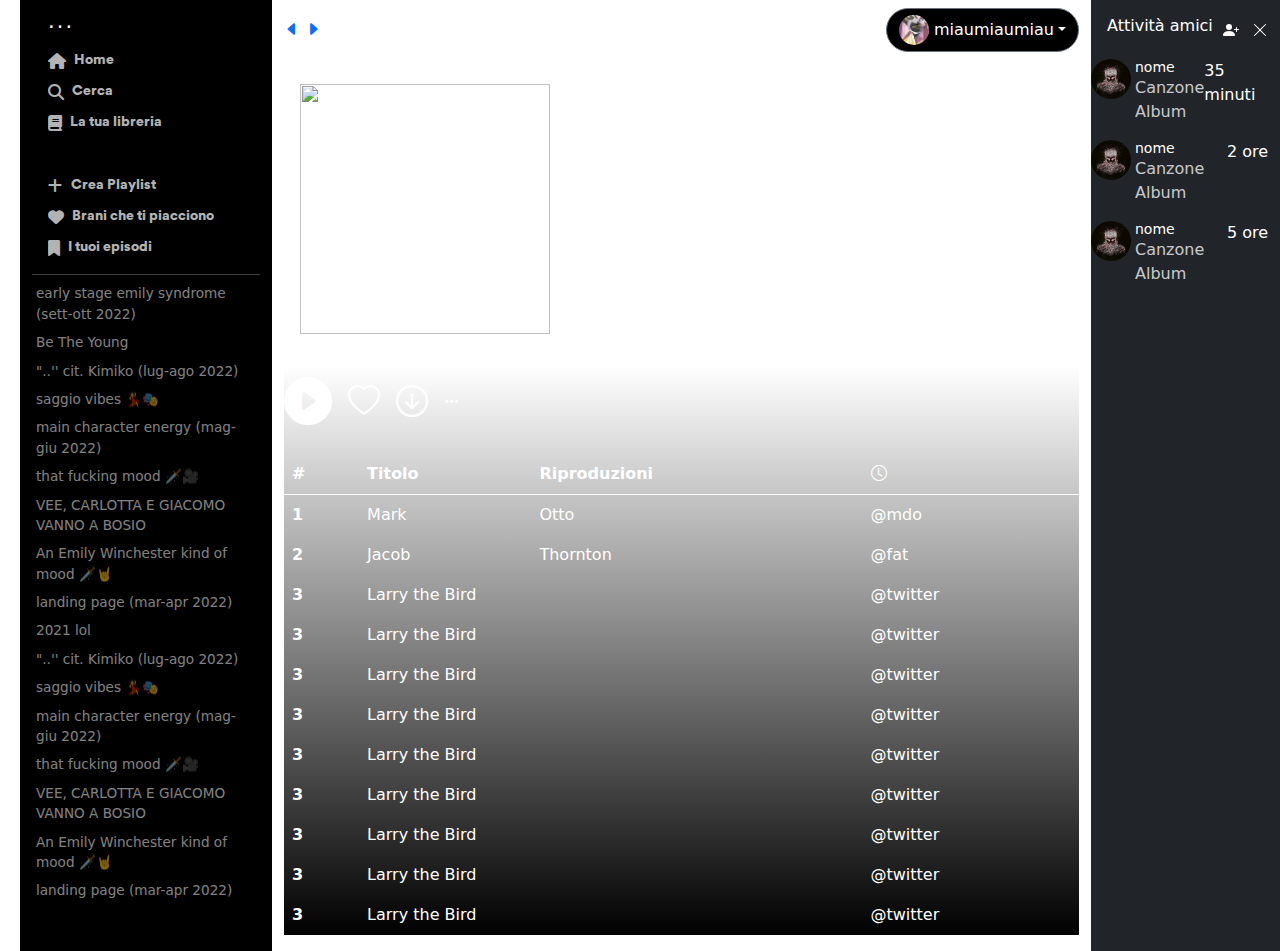
==== album-page.html @ 7c92c6a9 "Merge branch 'main' into Creation-of-fixed-button" ====
<!DOCTYPE html>
<html lang="en">
  <head>
    <meta charset="utf-8" />
    <meta name="viewport" content="width=device-width, initial-scale=1" />
    <title>Home page Spotify</title>
    <link
      href="https://cdn.jsdelivr.net/npm/bootstrap@5.3.3/dist/css/bootstrap.min.css"
      rel="stylesheet"
      integrity="sha384-QWTKZyjpPEjISv5WaRU9OFeRpok6YctnYmDr5pNlyT2bRjXh0JMhjY6hW+ALEwIH"
      crossorigin="anonymous"
    />
    <link
      rel="stylesheet"
      href="https://cdn.jsdelivr.net/npm/bootstrap-icons@1.11.3/font/bootstrap-icons.min.css"
    />


    <link
    rel="stylesheet"
    href="https://cdnjs.cloudflare.com/ajax/libs/font-awesome/6.6.0/css/all.min.css"
  />
    <link rel="stylesheet" href="./assets/css/album-page.css">


  </head>
  <style>
    .custom-transparent {
      background-color: transparent !important; /* Sfondo trasparente per l'intera tabella */
      border: none !important; /* Rimuovi i bordi della tabella */
      color: white !important; /* Cambia il colore del testo in bianco */
    }

    .custom-transparent thead th,
    .custom-transparent tbody td,
    .custom-transparent tbody th {
      background-color: transparent !important; /* Sfondo trasparente per celle di intestazione e corpo */
      border: none !important; /* Rimuovi i bordi dalle celle */
      color: white !important; /* Cambia il colore del testo in bianco */
    }

    .custom-transparent tbody tr {
      background-color: transparent !important; /* Sfondo trasparente per le righe */
    }
    .custom-transparent thead th {
      border-bottom: 1px solid white !important; /* Bordo bianco sotto la riga del titolo */
    }
  </style>
  <body class="text-white">
    <main>
      <div class="container-fluid">
        <div class="row p-0 p-md-0">

          <div class="col col-1 bg-black d-none d-md-block" style="width: 20%;">
            <!-- Main Navigation -->
            <div class="nav-section mt-0 p-3" >
              <div class="container-fluid text-white p-0" >
                <p class="m-0" id="dots">...</p>
                  <ul class="pt-2 mt-3" id="UlHome">
                    <li id="LiHome">
                      <i class="fas fa-home fs-6"></i> <!-- Icona Home -->
                      <span>Home</span>
                    </li>
                    <li id="LiHome">
                      <i class="fas fa-search fs-6"></i> <!-- Icona Cerca -->
                      <span>Cerca</span>
                    </li>
                    <li id="LiHome">
                      <i class="fas fa-book fs-6"></i> <!-- Icona Libreria -->
                      <span>La tua libreria</span>
                    </li>
                  </ul>
              </div>
            </div>

            <div class="p-3 pb-0">
              <ul class="text-white" id="UlHome">
                <li id="LiHome">
                  <i class="fas fa-plus fs-6"></i> <!-- Icona Home -->
                  <span>Crea Playlist</span>
                </li>
                <li id="LiHome">
                  <i class="fas fa-heart fs-6"></i> <!-- Icona Cerca -->
                  <span>Brani che ti piacciono</span>
                </li>
                <li id="LiHome">
                  <i class="fas fa-bookmark fs-6"></i> <!-- Icona Libreria -->
                  <span>I tuoi episodi</span>
                </li>
              </ul>

            </div>

            <hr class="text-white mb-0">
      
            <div class="playlist-section p-1">
              <ul class="list-unstyled">
                <li class="playlist-item py-1">early stage emily syndrome (sett-ott 2022)</li>
                <li class="playlist-item py-1">Be The Young</li>
                <li class="playlist-item py-1">"..'' cit. Kimiko (lug-ago 2022)</li>
                <li class="playlist-item py-1">saggio vibes 💃🎭</li>
                <li class="playlist-item py-1">main character energy (mag-giu 2022)</li>
                <li class="playlist-item py-1">that fucking mood 🗡️🎥</li>
                <li class="playlist-item py-1">VEE, CARLOTTA E GIACOMO VANNO A BOSIO</li>
                <li class="playlist-item py-1">An Emily Winchester kind of mood 🗡️🤘</li>
                <li class="playlist-item py-1">landing page (mar-apr 2022)</li>
                <li class="playlist-item py-1">2021 lol</li>
                
                <li class="playlist-item py-1">"..'' cit. Kimiko (lug-ago 2022)</li>
                <li class="playlist-item py-1">saggio vibes 💃🎭</li>
                <li class="playlist-item py-1">main character energy (mag-giu 2022)</li>
                <li class="playlist-item py-1">that fucking mood 🗡️🎥</li>
                <li class="playlist-item py-1">VEE, CARLOTTA E GIACOMO VANNO A BOSIO</li>
                <li class="playlist-item py-1">An Emily Winchester kind of mood 🗡️🤘</li>
                <li class="playlist-item py-1">landing page (mar-apr 2022)</li>
                <li class="playlist-item py-1">2021 lol</li>
                <li class="playlist-item py-1">"..'' cit. Kimiko (lug-ago 2022)</li>
                <li class="playlist-item py-1">saggio vibes 💃🎭</li>
                <li class="playlist-item py-1">main character energy (mag-giu 2022)</li>
                <li class="playlist-item py-1">that fucking mood 🗡️🎥</li>
                <li class="playlist-item py-1">VEE, CARLOTTA E GIACOMO VANNO A BOSIO</li>
                <li class="playlist-item py-1">An Emily Winchester kind of mood 🗡️🤘</li>
                <li class="playlist-item py-1">landing page (mar-apr 2022)</li>
                <li class="playlist-item py-1">2021 lol</li>
              </ul>
            </div>

          </div>
          <div class="col col-1 mt-2" style="width: 65%">
            <section>
              <!--freccette e dropdown utente-->
              <section
                class="d-flex justify-content-between align-items-center"
              >
                <div>
                  <a href="#"><i class="bi bi-caret-left-fill"></i></a>
                  <a href="#"><i class="bi bi-caret-right-fill"></i></a>
                </div>
                <div class="dropdown d-flex">
                  <button
                    class="btn btn-secondary rounded-5 bg-black"
                    type="button"
                    data-bs-toggle="dropdown"
                    aria-expanded="false"
                  >
                    <div class="d-flex align-items-center">
                      <img
                        src="./assets/imgs/profileimg/image-k7pAqHL.webp"
                        alt="profileimg"
                        style="width: 30px; height: 30px; margin-right: 5px"
                        class="rounded-5"
                      />
                      <p class="mb-0 dropdown dropdown-toggle">miaumiaumiau</p>
                    </div>
                  </button>
                  <ul class="dropdown-menu">
                    <li><a class="dropdown-item" href="#">Action</a></li>
                    <li>
                      <a class="dropdown-item" href="#">Another action</a>
                    </li>
                    <li>
                      <a class="dropdown-item" href="#">Something else here</a>
                    </li>
                  </ul>
                </div>
              </section>
              <!--sezione con immagine dell'album-->
              <section class="mt-3 h-auto d-flex align-items-center">
                <div id="containerino"></div>
                <div class="d-flex flex-column">
                  <p class="m-0 mt-5">album</p>
                  <h1>gioventù bruciata</h1>
                  <p class="mt-5">pinguini tattici nucleari</p>
                </div>
              </section>
            </section>
            <section
              style="
                background: linear-gradient(
                  to bottom,
                  rgba(255, 0, 0, 0) 0%,
                  rgb(0, 0, 0) 100%
                );
              "
            >
              <section class="my-3 d-flex align-items-center gap-3">
                <i class="bi bi-play-circle-fill" style="font-size: 3em"></i>
                <i class="bi bi-heart" style="font-size: 2em"></i>
                <i class="bi bi-arrow-down-circle" style="font-size: 2em"></i>
                <i class="bi bi-three-dots"></i>
              </section>
              <section>
                <table class="table custom-transparent">
                  <thead>
                    <tr>
                      <th scope="col">#</th>
                      <th scope="col">Titolo</th>
                      <th scope="col">Riproduzioni</th>
                      <th scope="col"><i class="bi bi-clock"></i></th>
                    </tr>
                  </thead>

                  <tbody>
                    <tr>
                      <th scope="row">1</th>
                      <td>Mark</td>
                      <td>Otto</td>
                      <td>@mdo</td>
                    </tr>
                    <tr>
                      <th scope="row">2</th>
                      <td>Jacob</td>
                      <td>Thornton</td>
                      <td>@fat</td>
                    </tr>
                    <tr>
                      <th scope="row">3</th>
                      <td colspan="2">Larry the Bird</td>
                      <td>@twitter</td>
                    </tr>
                    <tr>
                      <th scope="row">3</th>
                      <td colspan="2">Larry the Bird</td>
                      <td>@twitter</td>
                    </tr>
                    <tr>
                      <th scope="row">3</th>
                      <td colspan="2">Larry the Bird</td>
                      <td>@twitter</td>
                    </tr>
                    <tr>
                      <th scope="row">3</th>
                      <td colspan="2">Larry the Bird</td>
                      <td>@twitter</td>
                    </tr>
                    <tr>
                      <th scope="row">3</th>
                      <td colspan="2">Larry the Bird</td>
                      <td>@twitter</td>
                    </tr>
                    <tr>
                      <th scope="row">3</th>
                      <td colspan="2">Larry the Bird</td>
                      <td>@twitter</td>
                    </tr>
                    <tr>
                      <th scope="row">3</th>
                      <td colspan="2">Larry the Bird</td>
                      <td>@twitter</td>
                    </tr>
                    <tr>
                      <th scope="row">3</th>
                      <td colspan="2">Larry the Bird</td>
                      <td>@twitter</td>
                    </tr>
                    <tr>
                      <th scope="row">3</th>
                      <td colspan="2">Larry the Bird</td>
                      <td>@twitter</td>
                    </tr>
                  </tbody>
                </table>
              </section>
            </section>
          </div>
          <div class="col col-1 text-white ps-0 bg-dark  d-none d-md-block" style="width: 15%">

            <div class="d-flex justify-content-between" id="DivAttivitàAmici">
              <h6>Attività amici</h6>
              <div id="DivIcons" style="display: flex; align-items: center; justify-content: space-between; overflow: visible;">
                <svg id="SVG" xmlns="http://www.w3.org/2000/svg" width="16" height="16" fill="currentColor" class="bi bi-person-plus-fill" viewBox="0 0 16 16">
                  <path d="M1 14s-1 0-1-1 1-4 6-4 6 3 6 4-1 1-1 1zm5-6a3 3 0 1 0 0-6 3 3 0 0 0 0 6"/>
                  <path fill-rule="evenodd" d="M13.5 5a.5.5 0 0 1 .5.5V7h1.5a.5.5 0 0 1 0 1H14v1.5a.5.5 0 0 1-1 0V8h-1.5a.5.5 0 0 1 0-1H13V5.5a.5.5 0 0 1 .5-.5"/>
                </svg>
                
                <svg xmlns="http://www.w3.org/2000/svg" width="16" height="16" fill="currentColor" class="bi bi-x-lg" viewBox="0 0 16 16">
                  <path d="M2.146 2.854a.5.5 0 1 1 .708-.708L8 7.293l5.146-5.147a.5.5 0 0 1 .708.708L8.707 8l5.147 5.146a.5.5 0 0 1-.708.708L8 8.707l-5.146 5.147a.5.5 0 0 1-.708-.708L7.293 8z"/>
                </svg>
                
              </div>
            </div>
            <div class="d-flex justify-content-between mt-3">
              <div class="d-flex">
                <img
                  class="rounded-circle object-fit-cover"
                  src="./assets/imgs/main/image-1.jpg"
                  alt="profile picture"
                  style="width: 40px; height: 40px"
                />
                <div class="ms-1">
                  <h6 class="m-0 small">nome</h6>
                  <p class="m-0 small-text">
                    <a
                      href="./artista.html"
                      class="link-ligth link-underline-opacity-0 link-underline-light text-white opacity-75 link-underline-opacity-100-hover"
                      >Canzone</a
                    >
                  </p>
                  <p class="m-0 small-text">
                    <a
                      href="./album.html"
                      class="link-ligth link-underline-opacity-0 link-underline-light text-white opacity-75 link-underline-opacity-100-hover"
                      >Album</a
                    >
                  </p>
                </div>
              </div>
              <div>
                <p class="small-text">35 minuti</p>
              </div>
            </div>
            <div class="d-flex justify-content-between mt-3">
              <div class="d-flex">
                <img
                  class="rounded-circle object-fit-cover"
                  src="./assets/imgs/main/image-1.jpg"
                  alt="profile picture"
                  style="width: 40px; height: 40px"
                />
                <div class="ms-1">
                  <h6 class="m-0 small">nome</h6>
                  <p class="m-0 small-text">
                    <a
                      href="./artista.html"
                      class="link-ligth link-underline-opacity-0 link-underline-light text-white opacity-75 link-underline-opacity-100-hover"
                      >Canzone</a
                    >
                  </p>
                  <p class="m-0 small-text">
                    <a
                      href="./album.html"
                      class="link-ligth link-underline-opacity-0 link-underline-light text-white opacity-75 link-underline-opacity-100-hover"
                      >Album</a
                    >
                  </p>
                </div>
              </div>
              <div>
                <p class="small-text">2 ore</p>
              </div>
            </div>
            <div class="d-flex justify-content-between mt-3">
              <div class="d-flex">
                <img
                  class="rounded-circle object-fit-cover"
                  src="./assets/imgs/main/image-1.jpg"
                  alt="profile picture"
                  style="width: 40px; height: 40px"
                />
                <div class="ms-1">
                  <h6 class="m-0 small">nome</h6>
                  <p class="m-0 small-text">
                    <a
                      href="./artista.html"
                      class="link-ligth link-underline-opacity-0 link-underline-light text-white opacity-75 link-underline-opacity-100-hover"
                      >Canzone</a
                    >
                  </p>
                  <p class="m-0 small-text">
                    <a
                      href="./album.html"
                      class="link-ligth link-underline-opacity-0 link-underline-light text-white opacity-75 link-underline-opacity-100-hover"
                      >Album</a
                    >
                  </p>
                </div>
              </div>
              <div>
                <p class="small-text">5 ore</p>
              </div>
            </div>
          </div>
        </div>
      </div>


      <div id="StickyButtons" class="d-block d-lg-none text-white p-3" style="position: fixed; bottom: 0; width: 100%; text-align: center; background-color: rgba(0, 0, 0, 0.8); padding: 0; font-size: 10px;   font-family: 'Spotify Circular', sans-serif;">
        <div class="container-fluid">
          <div class="row justify-content-evenly align-items-center" style="margin: 0;">
            <!-- Primo bottone -->
            <div class="col-auto text-center">
              <button class="btn" style="background: none; border: none; color: white;">
                <i class="fas fa-home fs-4 opacity-75 " FixedText></i>
              </button>
              <p class="mt-1 mb-0 text-white" id="FixedText">Home</p>
            </div>
            <!-- Secondo bottone -->
            <div class="col-auto text-center">
              <button class="btn" style="background: none; border: none; color: white;">
                <i class="fas fa-search fs-4 opacity-75 " FixedText></i>
              </button>
              <p class="mt-1 mb-0 text-white" id="FixedText">Search</p>
            </div>
            <!-- Terzo bottone -->
            <div class="col-auto text-center">
              <button class="btn" style="background: none; border: none; color: white;">
                <i class="fas fa-book fs-4 opacity-75 " FixedText></i>
              </button>
              <p class="mt-1 mb-0 text-white" id="FixedText">La tua Libreria</p>
            </div>
          </div>
        </div>
      </div>
    </main>

    <script
      src="https://cdn.jsdelivr.net/npm/bootstrap@5.3.3/dist/js/bootstrap.bundle.min.js"
      integrity="sha384-YvpcrYf0tY3lHB60NNkmXc5s9fDVZLESaAA55NDzOxhy9GkcIdslK1eN7N6jIeHz"
      crossorigin="anonymous"
    ></script>
    <script src="./scripts/albnum-page.js"></script>
  </body>
</html>
---- assets/css/album-page.css ----
/*CSS PER LE COLONNE*/
@font-face {
    font-family: 'Spotify Circular'; /* Nome che userai nel CSS */
    src: url('./../fonts/CircularStd-Black.otf') format('opentype'); /* Percorso e formato del font */
    font-style: normal; /* Puoi specificare lo stile (normal, italic, etc.) */
  }
  
  /*SEZIONE COLONNA SINISTRA*/
  
  #ColLeft{
    padding-right: 0;
  }
  
  #dots {
  
    line-height: 0.5;
    display: flex !important;
    padding: 0 !important; /* Rimuove padding interno */
    margin: 0 !important;  /* Rimuove margini */
   box-sizing: border-box; /* Assicura che padding e bordo siano inclusi nelle dimensioni */
   font-size: 1.3em;
   letter-spacing: 0.1em;
  }
  
  
  #UlHome{
    font-family: 'Spotify Circular', sans-serif;
    list-style: none;
    padding: 0; 
    margin: 0; 
    font-size: 14px;
    opacity: 0.7;    
  }
  
  #LiHome{
    display: flex; 
    align-items: center; 
    gap: 8px; 
    margin-bottom: 10px;
    cursor: pointer;
  
  }
  
  .row{
    margin-left: 0.5em !important;
  }
  
  /* Contenitore della sezione scorrevole */
  .playlist-section {
    height: calc(100vh - 270px); /* Altezza dinamica: adatta il valore "300px" per le altre sezioni sopra */
    overflow-y: auto; /* Scroll verticale */
    padding-right: 5px; /* Aggiunge spazio per la scrollbar */
    padding-bottom: 0 !important;
    opacity: 0.5;
  }
  
  /* Stile per gli elementi della lista */
  .playlist-item {
    font-size: 0.85rem; /* Testo più piccolo */
    color: white; /* Colore grigio chiaro */
    cursor: pointer;
    transition: color 0.2s ease-in-out;
  }
  
  .playlist-item:hover {
    color: #fff; /* Colore bianco al passaggio del mouse */
  }
  
  /* Personalizzazione della scrollbar */
  .playlist-section::-webkit-scrollbar {
    width: 12px; /* Larghezza della scrollbar */
  }
  
  .playlist-section::-webkit-scrollbar-thumb {
    background-color: white; /* Colore verde */
    opacity: 0.9;
    border-radius: 0px; /* Arrotondamento per un look moderno */
  }
  
  .playlist-section::-webkit-scrollbar-track {
    background: #121212; /* Colore dello sfondo della scrollbar */
  }
  
  
  /*FINE SEZIONE COLONNA SINISTRA*/
  
  /********************************************************************************************************************************************/
  
  /*INIZIO COLONNA DESTRA*/
  #DivAttivitàAmici{
    padding-left: 1em;
    padding-top: 1em;
  
  }
  
  #SVG{
    margin-right: 0.8em;
  }
  
  .fa-user-plus{
    margin-left: 50px;
    opacity: 0.6;
  
  }
  
  .fa-times{
    opacity: 0.6;
  }
  
  #DivIcons{
    overflow: visible; /* Assicurati che l'icona sia visibile */
  
  }
  
  /*FINE COLONNA DESTRA*/
  



  /*CSS PER IL FIXED BUTTONS */
  
#StickyButtons{
  opacity: 0.9;
}

#FixedText{
  opacity: 0.3;
}
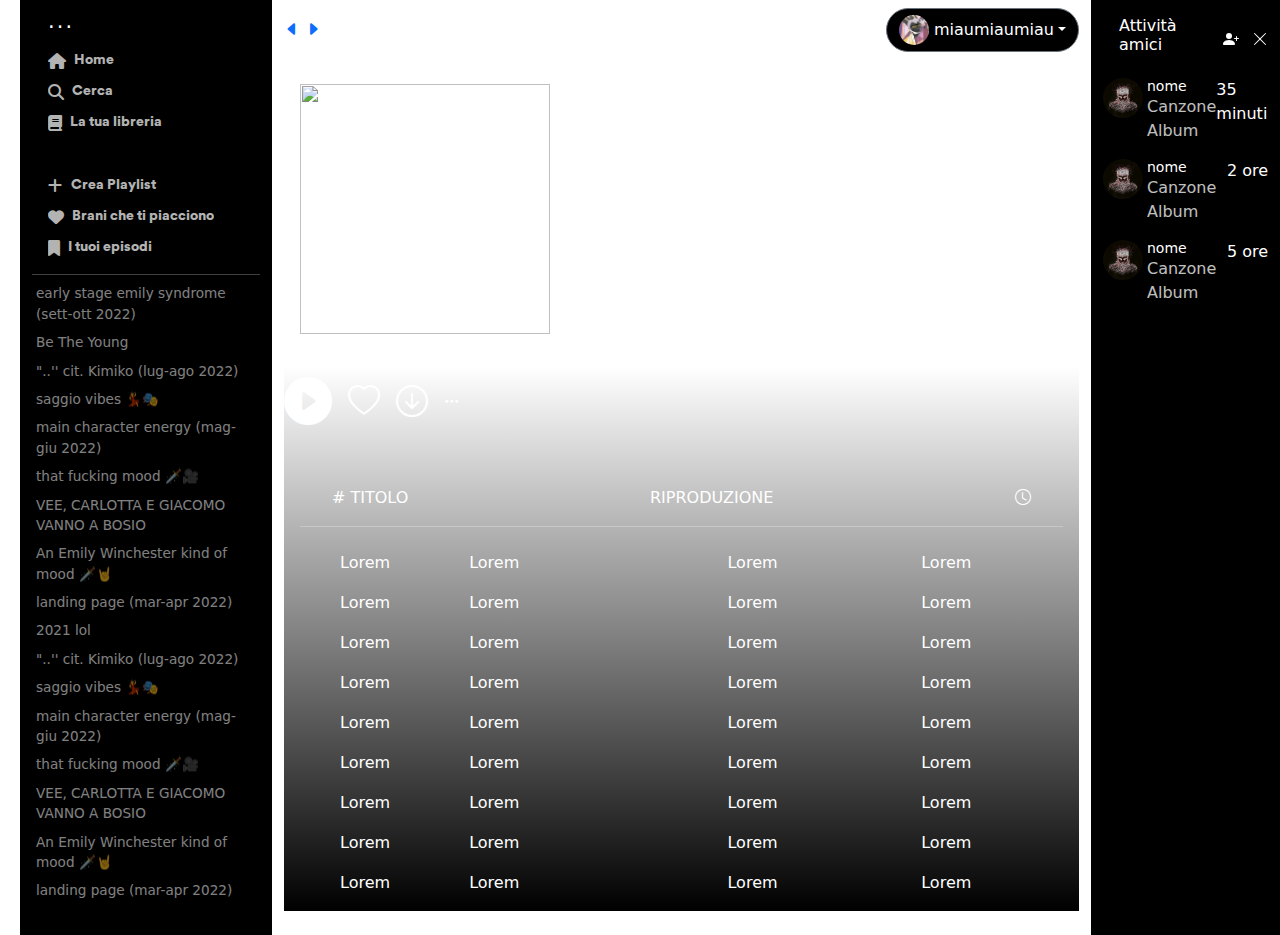
==== commit 4aff8867: "." ====
--- a/album-page.html
+++ b/album-page.html
@@ -15,14 +15,11 @@
       href="https://cdn.jsdelivr.net/npm/bootstrap-icons@1.11.3/font/bootstrap-icons.min.css"
     />
 
-
     <link
-    rel="stylesheet"
-    href="https://cdnjs.cloudflare.com/ajax/libs/font-awesome/6.6.0/css/all.min.css"
-  />
-    <link rel="stylesheet" href="./assets/css/album-page.css">
-
-
+      rel="stylesheet"
+      href="https://cdnjs.cloudflare.com/ajax/libs/font-awesome/6.6.0/css/all.min.css"
+    />
+    <link rel="stylesheet" href="./assets/css/album-page.css" />
   </head>
   <style>
     .custom-transparent {
@@ -49,82 +46,111 @@
   <body class="text-white">
     <main>
       <div class="container-fluid">
-        <div class="row p-0 p-md-0">
-
-          <div class="col col-1 bg-black d-none d-md-block" style="width: 20%;">
+        <div class="row">
+          <div class="col col-1 bg-black" style="width: 20%">
             <!-- Main Navigation -->
-            <div class="nav-section mt-0 p-3" >
-              <div class="container-fluid text-white p-0" >
+            <div class="nav-section mt-0 p-3">
+              <div class="container-fluid text-white p-0">
                 <p class="m-0" id="dots">...</p>
-                  <ul class="pt-2 mt-3" id="UlHome">
-                    <li id="LiHome">
-                      <i class="fas fa-home fs-6"></i> <!-- Icona Home -->
-                      <span>Home</span>
-                    </li>
-                    <li id="LiHome">
-                      <i class="fas fa-search fs-6"></i> <!-- Icona Cerca -->
-                      <span>Cerca</span>
-                    </li>
-                    <li id="LiHome">
-                      <i class="fas fa-book fs-6"></i> <!-- Icona Libreria -->
-                      <span>La tua libreria</span>
-                    </li>
-                  </ul>
+                <ul class="pt-2 mt-3" id="UlHome">
+                  <li id="LiHome">
+                    <i class="fas fa-home fs-6"></i>
+                    <!-- Icona Home -->
+                    <span>Home</span>
+                  </li>
+                  <li id="LiHome">
+                    <i class="fas fa-search fs-6"></i>
+                    <!-- Icona Cerca -->
+                    <span>Cerca</span>
+                  </li>
+                  <li id="LiHome">
+                    <i class="fas fa-book fs-6"></i>
+                    <!-- Icona Libreria -->
+                    <span>La tua libreria</span>
+                  </li>
+                </ul>
               </div>
             </div>
 
             <div class="p-3 pb-0">
               <ul class="text-white" id="UlHome">
                 <li id="LiHome">
-                  <i class="fas fa-plus fs-6"></i> <!-- Icona Home -->
+                  <i class="fas fa-plus fs-6"></i>
+                  <!-- Icona Home -->
                   <span>Crea Playlist</span>
                 </li>
                 <li id="LiHome">
-                  <i class="fas fa-heart fs-6"></i> <!-- Icona Cerca -->
+                  <i class="fas fa-heart fs-6"></i>
+                  <!-- Icona Cerca -->
                   <span>Brani che ti piacciono</span>
                 </li>
                 <li id="LiHome">
-                  <i class="fas fa-bookmark fs-6"></i> <!-- Icona Libreria -->
+                  <i class="fas fa-bookmark fs-6"></i>
+                  <!-- Icona Libreria -->
                   <span>I tuoi episodi</span>
                 </li>
               </ul>
-
-            </div>
-
-            <hr class="text-white mb-0">
-      
+            </div>
+
+            <hr class="text-white mb-0" />
+
             <div class="playlist-section p-1">
               <ul class="list-unstyled">
-                <li class="playlist-item py-1">early stage emily syndrome (sett-ott 2022)</li>
+                <li class="playlist-item py-1">
+                  early stage emily syndrome (sett-ott 2022)
+                </li>
                 <li class="playlist-item py-1">Be The Young</li>
-                <li class="playlist-item py-1">"..'' cit. Kimiko (lug-ago 2022)</li>
+                <li class="playlist-item py-1">
+                  "..'' cit. Kimiko (lug-ago 2022)
+                </li>
                 <li class="playlist-item py-1">saggio vibes 💃🎭</li>
-                <li class="playlist-item py-1">main character energy (mag-giu 2022)</li>
+                <li class="playlist-item py-1">
+                  main character energy (mag-giu 2022)
+                </li>
                 <li class="playlist-item py-1">that fucking mood 🗡️🎥</li>
-                <li class="playlist-item py-1">VEE, CARLOTTA E GIACOMO VANNO A BOSIO</li>
-                <li class="playlist-item py-1">An Emily Winchester kind of mood 🗡️🤘</li>
+                <li class="playlist-item py-1">
+                  VEE, CARLOTTA E GIACOMO VANNO A BOSIO
+                </li>
+                <li class="playlist-item py-1">
+                  An Emily Winchester kind of mood 🗡️🤘
+                </li>
                 <li class="playlist-item py-1">landing page (mar-apr 2022)</li>
                 <li class="playlist-item py-1">2021 lol</li>
-                
-                <li class="playlist-item py-1">"..'' cit. Kimiko (lug-ago 2022)</li>
+
+                <li class="playlist-item py-1">
+                  "..'' cit. Kimiko (lug-ago 2022)
+                </li>
                 <li class="playlist-item py-1">saggio vibes 💃🎭</li>
-                <li class="playlist-item py-1">main character energy (mag-giu 2022)</li>
+                <li class="playlist-item py-1">
+                  main character energy (mag-giu 2022)
+                </li>
                 <li class="playlist-item py-1">that fucking mood 🗡️🎥</li>
-                <li class="playlist-item py-1">VEE, CARLOTTA E GIACOMO VANNO A BOSIO</li>
-                <li class="playlist-item py-1">An Emily Winchester kind of mood 🗡️🤘</li>
+                <li class="playlist-item py-1">
+                  VEE, CARLOTTA E GIACOMO VANNO A BOSIO
+                </li>
+                <li class="playlist-item py-1">
+                  An Emily Winchester kind of mood 🗡️🤘
+                </li>
                 <li class="playlist-item py-1">landing page (mar-apr 2022)</li>
                 <li class="playlist-item py-1">2021 lol</li>
-                <li class="playlist-item py-1">"..'' cit. Kimiko (lug-ago 2022)</li>
+                <li class="playlist-item py-1">
+                  "..'' cit. Kimiko (lug-ago 2022)
+                </li>
                 <li class="playlist-item py-1">saggio vibes 💃🎭</li>
-                <li class="playlist-item py-1">main character energy (mag-giu 2022)</li>
+                <li class="playlist-item py-1">
+                  main character energy (mag-giu 2022)
+                </li>
                 <li class="playlist-item py-1">that fucking mood 🗡️🎥</li>
-                <li class="playlist-item py-1">VEE, CARLOTTA E GIACOMO VANNO A BOSIO</li>
-                <li class="playlist-item py-1">An Emily Winchester kind of mood 🗡️🤘</li>
+                <li class="playlist-item py-1">
+                  VEE, CARLOTTA E GIACOMO VANNO A BOSIO
+                </li>
+                <li class="playlist-item py-1">
+                  An Emily Winchester kind of mood 🗡️🤘
+                </li>
                 <li class="playlist-item py-1">landing page (mar-apr 2022)</li>
                 <li class="playlist-item py-1">2021 lol</li>
               </ul>
             </div>
-
           </div>
           <div class="col col-1 mt-2" style="width: 65%">
             <section>
@@ -190,7 +216,105 @@
                 <i class="bi bi-three-dots"></i>
               </section>
               <section>
-                <table class="table custom-transparent">
+                <div class="d-flex justify-content-between mt-5 mx-5">
+                  <p># TITOLO</p>
+                  <p>RIPRODUZIONE</p>
+                  <p><i class="bi bi-clock"></i></p>
+                </div>
+                <hr class="mx-3 mt-0" />
+                <div class="container-fluid m-4">
+                  <div class="row d-flex">
+                    <div class="col-2">
+                      <p>Lorem</p>
+                    </div>
+                    <div class="col-4">
+                      <p>Lorem</p>
+                    </div>
+                    <div class="col-3 d-flex"><p>Lorem</p></div>
+                    <div class="col-3 d-flex"><p>Lorem</p></div>
+                  </div>
+                  <div class="row d-flex">
+                    <div class="col-2">
+                      <p>Lorem</p>
+                    </div>
+                    <div class="col-4">
+                      <p>Lorem</p>
+                    </div>
+                    <div class="col-3 d-flex"><p>Lorem</p></div>
+                    <div class="col-3 d-flex"><p>Lorem</p></div>
+                  </div>
+                  <div class="row d-flex">
+                    <div class="col-2">
+                      <p>Lorem</p>
+                    </div>
+                    <div class="col-4">
+                      <p>Lorem</p>
+                    </div>
+                    <div class="col-3 d-flex"><p>Lorem</p></div>
+                    <div class="col-3 d-flex"><p>Lorem</p></div>
+                  </div>
+                  <div class="row d-flex">
+                    <div class="col-2">
+                      <p>Lorem</p>
+                    </div>
+                    <div class="col-4">
+                      <p>Lorem</p>
+                    </div>
+                    <div class="col-3 d-flex"><p>Lorem</p></div>
+                    <div class="col-3 d-flex"><p>Lorem</p></div>
+                  </div>
+                  <div class="row d-flex">
+                    <div class="col-2">
+                      <p>Lorem</p>
+                    </div>
+                    <div class="col-4">
+                      <p>Lorem</p>
+                    </div>
+                    <div class="col-3 d-flex"><p>Lorem</p></div>
+                    <div class="col-3 d-flex"><p>Lorem</p></div>
+                  </div>
+                  <div class="row d-flex">
+                    <div class="col-2">
+                      <p>Lorem</p>
+                    </div>
+                    <div class="col-4">
+                      <p>Lorem</p>
+                    </div>
+                    <div class="col-3 d-flex"><p>Lorem</p></div>
+                    <div class="col-3 d-flex"><p>Lorem</p></div>
+                  </div>
+                  <div class="row d-flex">
+                    <div class="col-2">
+                      <p>Lorem</p>
+                    </div>
+                    <div class="col-4">
+                      <p>Lorem</p>
+                    </div>
+                    <div class="col-3 d-flex"><p>Lorem</p></div>
+                    <div class="col-3 d-flex"><p>Lorem</p></div>
+                  </div>
+                  <div class="row d-flex">
+                    <div class="col-2">
+                      <p>Lorem</p>
+                    </div>
+                    <div class="col-4">
+                      <p>Lorem</p>
+                    </div>
+                    <div class="col-3 d-flex"><p>Lorem</p></div>
+                    <div class="col-3 d-flex"><p>Lorem</p></div>
+                  </div>
+                  <div class="row d-flex">
+                    <div class="col-2">
+                      <p>Lorem</p>
+                    </div>
+                    <div class="col-4">
+                      <p>Lorem</p>
+                    </div>
+                    <div class="col-3 d-flex"><p>Lorem</p></div>
+                    <div class="col-3 d-flex"><p>Lorem</p></div>
+                  </div>
+                </div>
+                <!-- <table class="table custom-transparent">
                   <thead>
                     <tr>
                       <th scope="col">#</th>
@@ -259,24 +383,52 @@
                       <td>@twitter</td>
                     </tr>
                   </tbody>
-                </table>
+                </table> -->
               </section>
             </section>
           </div>
-          <div class="col col-1 text-white ps-0 bg-dark  d-none d-md-block" style="width: 15%">
-
+          <div class="col col-1 bg-black" style="width: 15%">
             <div class="d-flex justify-content-between" id="DivAttivitàAmici">
               <h6>Attività amici</h6>
-              <div id="DivIcons" style="display: flex; align-items: center; justify-content: space-between; overflow: visible;">
-                <svg id="SVG" xmlns="http://www.w3.org/2000/svg" width="16" height="16" fill="currentColor" class="bi bi-person-plus-fill" viewBox="0 0 16 16">
-                  <path d="M1 14s-1 0-1-1 1-4 6-4 6 3 6 4-1 1-1 1zm5-6a3 3 0 1 0 0-6 3 3 0 0 0 0 6"/>
-                  <path fill-rule="evenodd" d="M13.5 5a.5.5 0 0 1 .5.5V7h1.5a.5.5 0 0 1 0 1H14v1.5a.5.5 0 0 1-1 0V8h-1.5a.5.5 0 0 1 0-1H13V5.5a.5.5 0 0 1 .5-.5"/>
+              <div
+                id="DivIcons"
+                style="
+                  display: flex;
+                  align-items: center;
+                  justify-content: space-between;
+                  overflow: visible;
+                "
+              >
+                <svg
+                  id="SVG"
+                  xmlns="http://www.w3.org/2000/svg"
+                  width="16"
+                  height="16"
+                  fill="currentColor"
+                  class="bi bi-person-plus-fill"
+                  viewBox="0 0 16 16"
+                >
+                  <path
+                    d="M1 14s-1 0-1-1 1-4 6-4 6 3 6 4-1 1-1 1zm5-6a3 3 0 1 0 0-6 3 3 0 0 0 0 6"
+                  />
+                  <path
+                    fill-rule="evenodd"
+                    d="M13.5 5a.5.5 0 0 1 .5.5V7h1.5a.5.5 0 0 1 0 1H14v1.5a.5.5 0 0 1-1 0V8h-1.5a.5.5 0 0 1 0-1H13V5.5a.5.5 0 0 1 .5-.5"
+                  />
                 </svg>
-                
-                <svg xmlns="http://www.w3.org/2000/svg" width="16" height="16" fill="currentColor" class="bi bi-x-lg" viewBox="0 0 16 16">
-                  <path d="M2.146 2.854a.5.5 0 1 1 .708-.708L8 7.293l5.146-5.147a.5.5 0 0 1 .708.708L8.707 8l5.147 5.146a.5.5 0 0 1-.708.708L8 8.707l-5.146 5.147a.5.5 0 0 1-.708-.708L7.293 8z"/>
+
+                <svg
+                  xmlns="http://www.w3.org/2000/svg"
+                  width="16"
+                  height="16"
+                  fill="currentColor"
+                  class="bi bi-x-lg"
+                  viewBox="0 0 16 16"
+                >
+                  <path
+                    d="M2.146 2.854a.5.5 0 1 1 .708-.708L8 7.293l5.146-5.147a.5.5 0 0 1 .708.708L8.707 8l5.147 5.146a.5.5 0 0 1-.708.708L8 8.707l-5.146 5.147a.5.5 0 0 1-.708-.708L7.293 8z"
+                  />
                 </svg>
-                
               </div>
             </div>
             <div class="d-flex justify-content-between mt-3">
@@ -372,35 +524,6 @@
           </div>
         </div>
       </div>
-
-
-      <div id="StickyButtons" class="d-block d-lg-none text-white p-3" style="position: fixed; bottom: 0; width: 100%; text-align: center; background-color: rgba(0, 0, 0, 0.8); padding: 0; font-size: 10px;   font-family: 'Spotify Circular', sans-serif;">
-        <div class="container-fluid">
-          <div class="row justify-content-evenly align-items-center" style="margin: 0;">
-            <!-- Primo bottone -->
-            <div class="col-auto text-center">
-              <button class="btn" style="background: none; border: none; color: white;">
-                <i class="fas fa-home fs-4 opacity-75 " FixedText></i>
-              </button>
-              <p class="mt-1 mb-0 text-white" id="FixedText">Home</p>
-            </div>
-            <!-- Secondo bottone -->
-            <div class="col-auto text-center">
-              <button class="btn" style="background: none; border: none; color: white;">
-                <i class="fas fa-search fs-4 opacity-75 " FixedText></i>
-              </button>
-              <p class="mt-1 mb-0 text-white" id="FixedText">Search</p>
-            </div>
-            <!-- Terzo bottone -->
-            <div class="col-auto text-center">
-              <button class="btn" style="background: none; border: none; color: white;">
-                <i class="fas fa-book fs-4 opacity-75 " FixedText></i>
-              </button>
-              <p class="mt-1 mb-0 text-white" id="FixedText">La tua Libreria</p>
-            </div>
-          </div>
-        </div>
-      </div>
     </main>
 
     <script
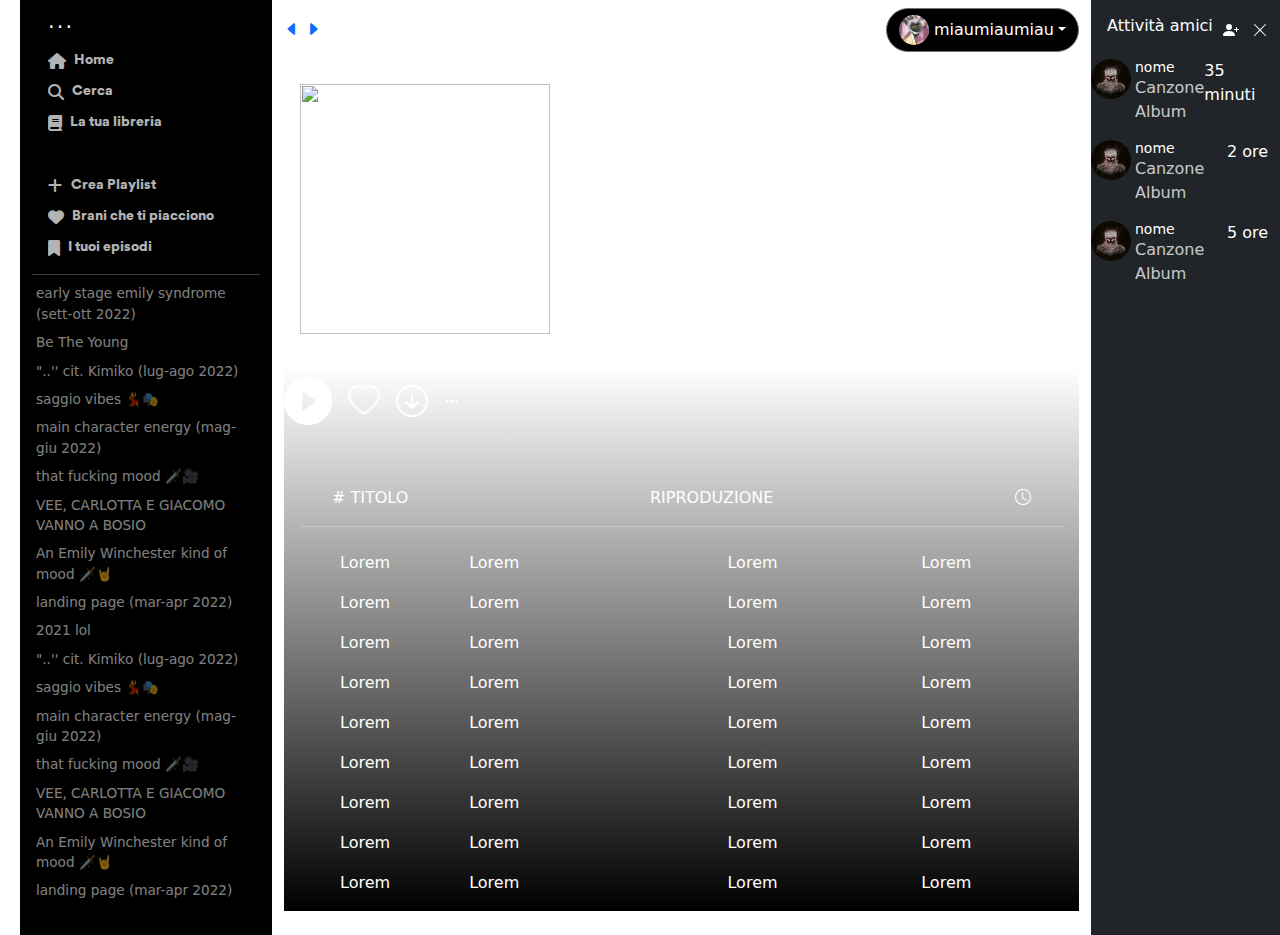
==== commit b9dcba1b: "Merge branch 'main' into miaumiau" ====
--- a/album-page.html
+++ b/album-page.html
@@ -1,320 +1,320 @@
 <!DOCTYPE html>
 <html lang="en">
-  <head>
-    <meta charset="utf-8" />
-    <meta name="viewport" content="width=device-width, initial-scale=1" />
-    <title>Home page Spotify</title>
-    <link
-      href="https://cdn.jsdelivr.net/npm/bootstrap@5.3.3/dist/css/bootstrap.min.css"
-      rel="stylesheet"
-      integrity="sha384-QWTKZyjpPEjISv5WaRU9OFeRpok6YctnYmDr5pNlyT2bRjXh0JMhjY6hW+ALEwIH"
-      crossorigin="anonymous"
-    />
-    <link
-      rel="stylesheet"
-      href="https://cdn.jsdelivr.net/npm/bootstrap-icons@1.11.3/font/bootstrap-icons.min.css"
-    />
-
-    <link
-      rel="stylesheet"
-      href="https://cdnjs.cloudflare.com/ajax/libs/font-awesome/6.6.0/css/all.min.css"
-    />
-    <link rel="stylesheet" href="./assets/css/album-page.css" />
-  </head>
-  <style>
-    .custom-transparent {
-      background-color: transparent !important; /* Sfondo trasparente per l'intera tabella */
-      border: none !important; /* Rimuovi i bordi della tabella */
-      color: white !important; /* Cambia il colore del testo in bianco */
-    }
-
-    .custom-transparent thead th,
-    .custom-transparent tbody td,
-    .custom-transparent tbody th {
-      background-color: transparent !important; /* Sfondo trasparente per celle di intestazione e corpo */
-      border: none !important; /* Rimuovi i bordi dalle celle */
-      color: white !important; /* Cambia il colore del testo in bianco */
-    }
-
-    .custom-transparent tbody tr {
-      background-color: transparent !important; /* Sfondo trasparente per le righe */
-    }
-    .custom-transparent thead th {
-      border-bottom: 1px solid white !important; /* Bordo bianco sotto la riga del titolo */
-    }
-  </style>
-  <body class="text-white">
-    <main>
-      <div class="container-fluid">
-        <div class="row">
-          <div class="col col-1 bg-black" style="width: 20%">
-            <!-- Main Navigation -->
-            <div class="nav-section mt-0 p-3">
-              <div class="container-fluid text-white p-0">
-                <p class="m-0" id="dots">...</p>
-                <ul class="pt-2 mt-3" id="UlHome">
-                  <li id="LiHome">
-                    <i class="fas fa-home fs-6"></i>
-                    <!-- Icona Home -->
-                    <span>Home</span>
-                  </li>
-                  <li id="LiHome">
-                    <i class="fas fa-search fs-6"></i>
-                    <!-- Icona Cerca -->
-                    <span>Cerca</span>
-                  </li>
-                  <li id="LiHome">
-                    <i class="fas fa-book fs-6"></i>
-                    <!-- Icona Libreria -->
-                    <span>La tua libreria</span>
-                  </li>
-                </ul>
-              </div>
-            </div>
-
-            <div class="p-3 pb-0">
-              <ul class="text-white" id="UlHome">
-                <li id="LiHome">
-                  <i class="fas fa-plus fs-6"></i>
-                  <!-- Icona Home -->
-                  <span>Crea Playlist</span>
-                </li>
-                <li id="LiHome">
-                  <i class="fas fa-heart fs-6"></i>
-                  <!-- Icona Cerca -->
-                  <span>Brani che ti piacciono</span>
-                </li>
-                <li id="LiHome">
-                  <i class="fas fa-bookmark fs-6"></i>
-                  <!-- Icona Libreria -->
-                  <span>I tuoi episodi</span>
-                </li>
-              </ul>
-            </div>
-
-            <hr class="text-white mb-0" />
-
-            <div class="playlist-section p-1">
-              <ul class="list-unstyled">
-                <li class="playlist-item py-1">
-                  early stage emily syndrome (sett-ott 2022)
-                </li>
-                <li class="playlist-item py-1">Be The Young</li>
-                <li class="playlist-item py-1">
-                  "..'' cit. Kimiko (lug-ago 2022)
-                </li>
-                <li class="playlist-item py-1">saggio vibes 💃🎭</li>
-                <li class="playlist-item py-1">
-                  main character energy (mag-giu 2022)
-                </li>
-                <li class="playlist-item py-1">that fucking mood 🗡️🎥</li>
-                <li class="playlist-item py-1">
-                  VEE, CARLOTTA E GIACOMO VANNO A BOSIO
-                </li>
-                <li class="playlist-item py-1">
-                  An Emily Winchester kind of mood 🗡️🤘
-                </li>
-                <li class="playlist-item py-1">landing page (mar-apr 2022)</li>
-                <li class="playlist-item py-1">2021 lol</li>
-
-                <li class="playlist-item py-1">
-                  "..'' cit. Kimiko (lug-ago 2022)
-                </li>
-                <li class="playlist-item py-1">saggio vibes 💃🎭</li>
-                <li class="playlist-item py-1">
-                  main character energy (mag-giu 2022)
-                </li>
-                <li class="playlist-item py-1">that fucking mood 🗡️🎥</li>
-                <li class="playlist-item py-1">
-                  VEE, CARLOTTA E GIACOMO VANNO A BOSIO
-                </li>
-                <li class="playlist-item py-1">
-                  An Emily Winchester kind of mood 🗡️🤘
-                </li>
-                <li class="playlist-item py-1">landing page (mar-apr 2022)</li>
-                <li class="playlist-item py-1">2021 lol</li>
-                <li class="playlist-item py-1">
-                  "..'' cit. Kimiko (lug-ago 2022)
-                </li>
-                <li class="playlist-item py-1">saggio vibes 💃🎭</li>
-                <li class="playlist-item py-1">
-                  main character energy (mag-giu 2022)
-                </li>
-                <li class="playlist-item py-1">that fucking mood 🗡️🎥</li>
-                <li class="playlist-item py-1">
-                  VEE, CARLOTTA E GIACOMO VANNO A BOSIO
-                </li>
-                <li class="playlist-item py-1">
-                  An Emily Winchester kind of mood 🗡️🤘
-                </li>
-                <li class="playlist-item py-1">landing page (mar-apr 2022)</li>
-                <li class="playlist-item py-1">2021 lol</li>
-              </ul>
-            </div>
-          </div>
-          <div class="col col-1 mt-2" style="width: 65%">
-            <section>
-              <!--freccette e dropdown utente-->
-              <section
-                class="d-flex justify-content-between align-items-center"
-              >
-                <div>
-                  <a href="#"><i class="bi bi-caret-left-fill"></i></a>
-                  <a href="#"><i class="bi bi-caret-right-fill"></i></a>
-                </div>
-                <div class="dropdown d-flex">
-                  <button
-                    class="btn btn-secondary rounded-5 bg-black"
-                    type="button"
-                    data-bs-toggle="dropdown"
-                    aria-expanded="false"
-                  >
-                    <div class="d-flex align-items-center">
-                      <img
-                        src="./assets/imgs/profileimg/image-k7pAqHL.webp"
-                        alt="profileimg"
-                        style="width: 30px; height: 30px; margin-right: 5px"
-                        class="rounded-5"
-                      />
-                      <p class="mb-0 dropdown dropdown-toggle">miaumiaumiau</p>
-                    </div>
-                  </button>
-                  <ul class="dropdown-menu">
-                    <li><a class="dropdown-item" href="#">Action</a></li>
-                    <li>
-                      <a class="dropdown-item" href="#">Another action</a>
-                    </li>
-                    <li>
-                      <a class="dropdown-item" href="#">Something else here</a>
-                    </li>
-                  </ul>
-                </div>
-              </section>
-              <!--sezione con immagine dell'album-->
-              <section class="mt-3 h-auto d-flex align-items-center">
-                <div id="containerino"></div>
-                <div class="d-flex flex-column">
-                  <p class="m-0 mt-5">album</p>
-                  <h1>gioventù bruciata</h1>
-                  <p class="mt-5">pinguini tattici nucleari</p>
-                </div>
-              </section>
-            </section>
-            <section
-              style="
-                background: linear-gradient(
-                  to bottom,
-                  rgba(255, 0, 0, 0) 0%,
-                  rgb(0, 0, 0) 100%
-                );
-              "
-            >
-              <section class="my-3 d-flex align-items-center gap-3">
-                <i class="bi bi-play-circle-fill" style="font-size: 3em"></i>
-                <i class="bi bi-heart" style="font-size: 2em"></i>
-                <i class="bi bi-arrow-down-circle" style="font-size: 2em"></i>
-                <i class="bi bi-three-dots"></i>
-              </section>
-              <section>
-                <div class="d-flex justify-content-between mt-5 mx-5">
-                  <p># TITOLO</p>
-                  <p>RIPRODUZIONE</p>
-                  <p><i class="bi bi-clock"></i></p>
-                </div>
-                <hr class="mx-3 mt-0" />
-                <div class="container-fluid m-4">
-                  <div class="row d-flex">
-                    <div class="col-2">
-                      <p>Lorem</p>
-                    </div>
-                    <div class="col-4">
-                      <p>Lorem</p>
-                    </div>
-                    <div class="col-3 d-flex"><p>Lorem</p></div>
-                    <div class="col-3 d-flex"><p>Lorem</p></div>
-                  </div>
-                  <div class="row d-flex">
-                    <div class="col-2">
-                      <p>Lorem</p>
-                    </div>
-                    <div class="col-4">
-                      <p>Lorem</p>
-                    </div>
-                    <div class="col-3 d-flex"><p>Lorem</p></div>
-                    <div class="col-3 d-flex"><p>Lorem</p></div>
-                  </div>
-                  <div class="row d-flex">
-                    <div class="col-2">
-                      <p>Lorem</p>
-                    </div>
-                    <div class="col-4">
-                      <p>Lorem</p>
-                    </div>
-                    <div class="col-3 d-flex"><p>Lorem</p></div>
-                    <div class="col-3 d-flex"><p>Lorem</p></div>
-                  </div>
-                  <div class="row d-flex">
-                    <div class="col-2">
-                      <p>Lorem</p>
-                    </div>
-                    <div class="col-4">
-                      <p>Lorem</p>
-                    </div>
-                    <div class="col-3 d-flex"><p>Lorem</p></div>
-                    <div class="col-3 d-flex"><p>Lorem</p></div>
-                  </div>
-                  <div class="row d-flex">
-                    <div class="col-2">
-                      <p>Lorem</p>
-                    </div>
-                    <div class="col-4">
-                      <p>Lorem</p>
-                    </div>
-                    <div class="col-3 d-flex"><p>Lorem</p></div>
-                    <div class="col-3 d-flex"><p>Lorem</p></div>
-                  </div>
-                  <div class="row d-flex">
-                    <div class="col-2">
-                      <p>Lorem</p>
-                    </div>
-                    <div class="col-4">
-                      <p>Lorem</p>
-                    </div>
-                    <div class="col-3 d-flex"><p>Lorem</p></div>
-                    <div class="col-3 d-flex"><p>Lorem</p></div>
-                  </div>
-                  <div class="row d-flex">
-                    <div class="col-2">
-                      <p>Lorem</p>
-                    </div>
-                    <div class="col-4">
-                      <p>Lorem</p>
-                    </div>
-                    <div class="col-3 d-flex"><p>Lorem</p></div>
-                    <div class="col-3 d-flex"><p>Lorem</p></div>
-                  </div>
-                  <div class="row d-flex">
-                    <div class="col-2">
-                      <p>Lorem</p>
-                    </div>
-                    <div class="col-4">
-                      <p>Lorem</p>
-                    </div>
-                    <div class="col-3 d-flex"><p>Lorem</p></div>
-                    <div class="col-3 d-flex"><p>Lorem</p></div>
-                  </div>
-                  <div class="row d-flex">
-                    <div class="col-2">
-                      <p>Lorem</p>
-                    </div>
-                    <div class="col-4">
-                      <p>Lorem</p>
-                    </div>
-                    <div class="col-3 d-flex"><p>Lorem</p></div>
-                    <div class="col-3 d-flex"><p>Lorem</p></div>
-                  </div>
-                </div>
-                <!-- <table class="table custom-transparent">
+	<head>
+		<meta charset="utf-8" />
+		<meta name="viewport" content="width=device-width, initial-scale=1" />
+		<title>Home page Spotify</title>
+		<link
+			href="https://cdn.jsdelivr.net/npm/bootstrap@5.3.3/dist/css/bootstrap.min.css"
+			rel="stylesheet"
+			integrity="sha384-QWTKZyjpPEjISv5WaRU9OFeRpok6YctnYmDr5pNlyT2bRjXh0JMhjY6hW+ALEwIH"
+			crossorigin="anonymous"
+		/>
+		<link
+			rel="stylesheet"
+			href="https://cdn.jsdelivr.net/npm/bootstrap-icons@1.11.3/font/bootstrap-icons.min.css"
+		/>
+
+		<link
+			rel="stylesheet"
+			href="https://cdnjs.cloudflare.com/ajax/libs/font-awesome/6.6.0/css/all.min.css"
+		/>
+		<link rel="stylesheet" href="./assets/css/album-page.css" />
+	</head>
+	<style>
+		.custom-transparent {
+			background-color: transparent !important; /* Sfondo trasparente per l'intera tabella */
+			border: none !important; /* Rimuovi i bordi della tabella */
+			color: white !important; /* Cambia il colore del testo in bianco */
+		}
+
+		.custom-transparent thead th,
+		.custom-transparent tbody td,
+		.custom-transparent tbody th {
+			background-color: transparent !important; /* Sfondo trasparente per celle di intestazione e corpo */
+			border: none !important; /* Rimuovi i bordi dalle celle */
+			color: white !important; /* Cambia il colore del testo in bianco */
+		}
+
+		.custom-transparent tbody tr {
+			background-color: transparent !important; /* Sfondo trasparente per le righe */
+		}
+		.custom-transparent thead th {
+			border-bottom: 1px solid white !important; /* Bordo bianco sotto la riga del titolo */
+		}
+	</style>
+	<body class="text-white">
+		<main>
+			<div class="container-fluid">
+				<div class="row p-0 p-md-0">
+					<div class="col col-1 bg-black d-none d-md-block" style="width: 20%">
+						<!-- Main Navigation -->
+						<div class="nav-section mt-0 p-3">
+							<div class="container-fluid text-white p-0">
+								<p class="m-0" id="dots">...</p>
+								<ul class="pt-2 mt-3" id="UlHome">
+									<li id="LiHome">
+										<i class="fas fa-home fs-6"></i>
+										<!-- Icona Home -->
+										<span>Home</span>
+									</li>
+									<li id="LiHome">
+										<i class="fas fa-search fs-6"></i>
+										<!-- Icona Cerca -->
+										<span>Cerca</span>
+									</li>
+									<li id="LiHome">
+										<i class="fas fa-book fs-6"></i>
+										<!-- Icona Libreria -->
+										<span>La tua libreria</span>
+									</li>
+								</ul>
+							</div>
+						</div>
+
+						<div class="p-3 pb-0">
+							<ul class="text-white" id="UlHome">
+								<li id="LiHome">
+									<i class="fas fa-plus fs-6"></i>
+									<!-- Icona Home -->
+									<span>Crea Playlist</span>
+								</li>
+								<li id="LiHome">
+									<i class="fas fa-heart fs-6"></i>
+									<!-- Icona Cerca -->
+									<span>Brani che ti piacciono</span>
+								</li>
+								<li id="LiHome">
+									<i class="fas fa-bookmark fs-6"></i>
+									<!-- Icona Libreria -->
+									<span>I tuoi episodi</span>
+								</li>
+							</ul>
+						</div>
+
+						<hr class="text-white mb-0" />
+
+						<div class="playlist-section p-1">
+							<ul class="list-unstyled">
+								<li class="playlist-item py-1">
+									early stage emily syndrome (sett-ott 2022)
+								</li>
+								<li class="playlist-item py-1">Be The Young</li>
+								<li class="playlist-item py-1">
+									"..'' cit. Kimiko (lug-ago 2022)
+								</li>
+								<li class="playlist-item py-1">saggio vibes 💃🎭</li>
+								<li class="playlist-item py-1">
+									main character energy (mag-giu 2022)
+								</li>
+								<li class="playlist-item py-1">that fucking mood 🗡️🎥</li>
+								<li class="playlist-item py-1">
+									VEE, CARLOTTA E GIACOMO VANNO A BOSIO
+								</li>
+								<li class="playlist-item py-1">
+									An Emily Winchester kind of mood 🗡️🤘
+								</li>
+								<li class="playlist-item py-1">landing page (mar-apr 2022)</li>
+								<li class="playlist-item py-1">2021 lol</li>
+
+								<li class="playlist-item py-1">
+									"..'' cit. Kimiko (lug-ago 2022)
+								</li>
+								<li class="playlist-item py-1">saggio vibes 💃🎭</li>
+								<li class="playlist-item py-1">
+									main character energy (mag-giu 2022)
+								</li>
+								<li class="playlist-item py-1">that fucking mood 🗡️🎥</li>
+								<li class="playlist-item py-1">
+									VEE, CARLOTTA E GIACOMO VANNO A BOSIO
+								</li>
+								<li class="playlist-item py-1">
+									An Emily Winchester kind of mood 🗡️🤘
+								</li>
+								<li class="playlist-item py-1">landing page (mar-apr 2022)</li>
+								<li class="playlist-item py-1">2021 lol</li>
+								<li class="playlist-item py-1">
+									"..'' cit. Kimiko (lug-ago 2022)
+								</li>
+								<li class="playlist-item py-1">saggio vibes 💃🎭</li>
+								<li class="playlist-item py-1">
+									main character energy (mag-giu 2022)
+								</li>
+								<li class="playlist-item py-1">that fucking mood 🗡️🎥</li>
+								<li class="playlist-item py-1">
+									VEE, CARLOTTA E GIACOMO VANNO A BOSIO
+								</li>
+								<li class="playlist-item py-1">
+									An Emily Winchester kind of mood 🗡️🤘
+								</li>
+								<li class="playlist-item py-1">landing page (mar-apr 2022)</li>
+								<li class="playlist-item py-1">2021 lol</li>
+							</ul>
+						</div>
+					</div>
+					<div class="col col-1 mt-2" style="width: 65%">
+						<section>
+							<!--freccette e dropdown utente-->
+							<section
+								class="d-flex justify-content-between align-items-center"
+							>
+								<div>
+									<a href="#"><i class="bi bi-caret-left-fill"></i></a>
+									<a href="#"><i class="bi bi-caret-right-fill"></i></a>
+								</div>
+								<div class="dropdown d-flex">
+									<button
+										class="btn btn-secondary rounded-5 bg-black"
+										type="button"
+										data-bs-toggle="dropdown"
+										aria-expanded="false"
+									>
+										<div class="d-flex align-items-center">
+											<img
+												src="./assets/imgs/profileimg/image-k7pAqHL.webp"
+												alt="profileimg"
+												style="width: 30px; height: 30px; margin-right: 5px"
+												class="rounded-5"
+											/>
+											<p class="mb-0 dropdown dropdown-toggle">miaumiaumiau</p>
+										</div>
+									</button>
+									<ul class="dropdown-menu">
+										<li><a class="dropdown-item" href="#">Action</a></li>
+										<li>
+											<a class="dropdown-item" href="#">Another action</a>
+										</li>
+										<li>
+											<a class="dropdown-item" href="#">Something else here</a>
+										</li>
+									</ul>
+								</div>
+							</section>
+							<!--sezione con immagine dell'album-->
+							<section class="mt-3 h-auto d-flex align-items-center">
+								<div id="containerino"></div>
+								<div class="d-flex flex-column">
+									<p class="m-0 mt-5">album</p>
+									<h1>gioventù bruciata</h1>
+									<p class="mt-5">pinguini tattici nucleari</p>
+								</div>
+							</section>
+						</section>
+						<section
+							style="
+								background: linear-gradient(
+									to bottom,
+									rgba(255, 0, 0, 0) 0%,
+									rgb(0, 0, 0) 100%
+								);
+							"
+						>
+							<section class="my-3 d-flex align-items-center gap-3">
+								<i class="bi bi-play-circle-fill" style="font-size: 3em"></i>
+								<i class="bi bi-heart" style="font-size: 2em"></i>
+								<i class="bi bi-arrow-down-circle" style="font-size: 2em"></i>
+								<i class="bi bi-three-dots"></i>
+							</section>
+							<section>
+								<div class="d-flex justify-content-between mt-5 mx-5">
+									<p># TITOLO</p>
+									<p>RIPRODUZIONE</p>
+									<p><i class="bi bi-clock"></i></p>
+								</div>
+								<hr class="mx-3 mt-0" />
+								<div class="container-fluid m-4">
+									<div class="row d-flex">
+										<div class="col-2">
+											<p>Lorem</p>
+										</div>
+										<div class="col-4">
+											<p>Lorem</p>
+										</div>
+										<div class="col-3 d-flex"><p>Lorem</p></div>
+										<div class="col-3 d-flex"><p>Lorem</p></div>
+									</div>
+									<div class="row d-flex">
+										<div class="col-2">
+											<p>Lorem</p>
+										</div>
+										<div class="col-4">
+											<p>Lorem</p>
+										</div>
+										<div class="col-3 d-flex"><p>Lorem</p></div>
+										<div class="col-3 d-flex"><p>Lorem</p></div>
+									</div>
+									<div class="row d-flex">
+										<div class="col-2">
+											<p>Lorem</p>
+										</div>
+										<div class="col-4">
+											<p>Lorem</p>
+										</div>
+										<div class="col-3 d-flex"><p>Lorem</p></div>
+										<div class="col-3 d-flex"><p>Lorem</p></div>
+									</div>
+									<div class="row d-flex">
+										<div class="col-2">
+											<p>Lorem</p>
+										</div>
+										<div class="col-4">
+											<p>Lorem</p>
+										</div>
+										<div class="col-3 d-flex"><p>Lorem</p></div>
+										<div class="col-3 d-flex"><p>Lorem</p></div>
+									</div>
+									<div class="row d-flex">
+										<div class="col-2">
+											<p>Lorem</p>
+										</div>
+										<div class="col-4">
+											<p>Lorem</p>
+										</div>
+										<div class="col-3 d-flex"><p>Lorem</p></div>
+										<div class="col-3 d-flex"><p>Lorem</p></div>
+									</div>
+									<div class="row d-flex">
+										<div class="col-2">
+											<p>Lorem</p>
+										</div>
+										<div class="col-4">
+											<p>Lorem</p>
+										</div>
+										<div class="col-3 d-flex"><p>Lorem</p></div>
+										<div class="col-3 d-flex"><p>Lorem</p></div>
+									</div>
+									<div class="row d-flex">
+										<div class="col-2">
+											<p>Lorem</p>
+										</div>
+										<div class="col-4">
+											<p>Lorem</p>
+										</div>
+										<div class="col-3 d-flex"><p>Lorem</p></div>
+										<div class="col-3 d-flex"><p>Lorem</p></div>
+									</div>
+									<div class="row d-flex">
+										<div class="col-2">
+											<p>Lorem</p>
+										</div>
+										<div class="col-4">
+											<p>Lorem</p>
+										</div>
+										<div class="col-3 d-flex"><p>Lorem</p></div>
+										<div class="col-3 d-flex"><p>Lorem</p></div>
+									</div>
+									<div class="row d-flex">
+										<div class="col-2">
+											<p>Lorem</p>
+										</div>
+										<div class="col-4">
+											<p>Lorem</p>
+										</div>
+										<div class="col-3 d-flex"><p>Lorem</p></div>
+										<div class="col-3 d-flex"><p>Lorem</p></div>
+									</div>
+								</div>
+								<!-- <table class="table custom-transparent">
                   <thead>
                     <tr>
                       <th scope="col">#</th>
@@ -384,153 +384,215 @@
                     </tr>
                   </tbody>
                 </table> -->
-              </section>
-            </section>
-          </div>
-          <div class="col col-1 bg-black" style="width: 15%">
-            <div class="d-flex justify-content-between" id="DivAttivitàAmici">
-              <h6>Attività amici</h6>
-              <div
-                id="DivIcons"
-                style="
-                  display: flex;
-                  align-items: center;
-                  justify-content: space-between;
-                  overflow: visible;
-                "
-              >
-                <svg
-                  id="SVG"
-                  xmlns="http://www.w3.org/2000/svg"
-                  width="16"
-                  height="16"
-                  fill="currentColor"
-                  class="bi bi-person-plus-fill"
-                  viewBox="0 0 16 16"
-                >
-                  <path
-                    d="M1 14s-1 0-1-1 1-4 6-4 6 3 6 4-1 1-1 1zm5-6a3 3 0 1 0 0-6 3 3 0 0 0 0 6"
-                  />
-                  <path
-                    fill-rule="evenodd"
-                    d="M13.5 5a.5.5 0 0 1 .5.5V7h1.5a.5.5 0 0 1 0 1H14v1.5a.5.5 0 0 1-1 0V8h-1.5a.5.5 0 0 1 0-1H13V5.5a.5.5 0 0 1 .5-.5"
-                  />
-                </svg>
-
-                <svg
-                  xmlns="http://www.w3.org/2000/svg"
-                  width="16"
-                  height="16"
-                  fill="currentColor"
-                  class="bi bi-x-lg"
-                  viewBox="0 0 16 16"
-                >
-                  <path
-                    d="M2.146 2.854a.5.5 0 1 1 .708-.708L8 7.293l5.146-5.147a.5.5 0 0 1 .708.708L8.707 8l5.147 5.146a.5.5 0 0 1-.708.708L8 8.707l-5.146 5.147a.5.5 0 0 1-.708-.708L7.293 8z"
-                  />
-                </svg>
-              </div>
-            </div>
-            <div class="d-flex justify-content-between mt-3">
-              <div class="d-flex">
-                <img
-                  class="rounded-circle object-fit-cover"
-                  src="./assets/imgs/main/image-1.jpg"
-                  alt="profile picture"
-                  style="width: 40px; height: 40px"
-                />
-                <div class="ms-1">
-                  <h6 class="m-0 small">nome</h6>
-                  <p class="m-0 small-text">
-                    <a
-                      href="./artista.html"
-                      class="link-ligth link-underline-opacity-0 link-underline-light text-white opacity-75 link-underline-opacity-100-hover"
-                      >Canzone</a
-                    >
-                  </p>
-                  <p class="m-0 small-text">
-                    <a
-                      href="./album.html"
-                      class="link-ligth link-underline-opacity-0 link-underline-light text-white opacity-75 link-underline-opacity-100-hover"
-                      >Album</a
-                    >
-                  </p>
-                </div>
-              </div>
-              <div>
-                <p class="small-text">35 minuti</p>
-              </div>
-            </div>
-            <div class="d-flex justify-content-between mt-3">
-              <div class="d-flex">
-                <img
-                  class="rounded-circle object-fit-cover"
-                  src="./assets/imgs/main/image-1.jpg"
-                  alt="profile picture"
-                  style="width: 40px; height: 40px"
-                />
-                <div class="ms-1">
-                  <h6 class="m-0 small">nome</h6>
-                  <p class="m-0 small-text">
-                    <a
-                      href="./artista.html"
-                      class="link-ligth link-underline-opacity-0 link-underline-light text-white opacity-75 link-underline-opacity-100-hover"
-                      >Canzone</a
-                    >
-                  </p>
-                  <p class="m-0 small-text">
-                    <a
-                      href="./album.html"
-                      class="link-ligth link-underline-opacity-0 link-underline-light text-white opacity-75 link-underline-opacity-100-hover"
-                      >Album</a
-                    >
-                  </p>
-                </div>
-              </div>
-              <div>
-                <p class="small-text">2 ore</p>
-              </div>
-            </div>
-            <div class="d-flex justify-content-between mt-3">
-              <div class="d-flex">
-                <img
-                  class="rounded-circle object-fit-cover"
-                  src="./assets/imgs/main/image-1.jpg"
-                  alt="profile picture"
-                  style="width: 40px; height: 40px"
-                />
-                <div class="ms-1">
-                  <h6 class="m-0 small">nome</h6>
-                  <p class="m-0 small-text">
-                    <a
-                      href="./artista.html"
-                      class="link-ligth link-underline-opacity-0 link-underline-light text-white opacity-75 link-underline-opacity-100-hover"
-                      >Canzone</a
-                    >
-                  </p>
-                  <p class="m-0 small-text">
-                    <a
-                      href="./album.html"
-                      class="link-ligth link-underline-opacity-0 link-underline-light text-white opacity-75 link-underline-opacity-100-hover"
-                      >Album</a
-                    >
-                  </p>
-                </div>
-              </div>
-              <div>
-                <p class="small-text">5 ore</p>
-              </div>
-            </div>
-          </div>
-        </div>
-      </div>
-    </main>
-
-    <script
-      src="https://cdn.jsdelivr.net/npm/bootstrap@5.3.3/dist/js/bootstrap.bundle.min.js"
-      integrity="sha384-YvpcrYf0tY3lHB60NNkmXc5s9fDVZLESaAA55NDzOxhy9GkcIdslK1eN7N6jIeHz"
-      crossorigin="anonymous"
-    ></script>
-    <script src="./scripts/albnum-page.js"></script>
-  </body>
+							</section>
+						</section>
+					</div>
+					<div
+						class="col col-1 text-white ps-0 bg-dark d-none d-md-block"
+						style="width: 15%"
+					>
+						<div class="d-flex justify-content-between" id="DivAttivitàAmici">
+							<h6>Attività amici</h6>
+							<div
+								id="DivIcons"
+								style="
+									display: flex;
+									align-items: center;
+									justify-content: space-between;
+									overflow: visible;
+								"
+							>
+								<svg
+									id="SVG"
+									xmlns="http://www.w3.org/2000/svg"
+									width="16"
+									height="16"
+									fill="currentColor"
+									class="bi bi-person-plus-fill"
+									viewBox="0 0 16 16"
+								>
+									<path
+										d="M1 14s-1 0-1-1 1-4 6-4 6 3 6 4-1 1-1 1zm5-6a3 3 0 1 0 0-6 3 3 0 0 0 0 6"
+									/>
+									<path
+										fill-rule="evenodd"
+										d="M13.5 5a.5.5 0 0 1 .5.5V7h1.5a.5.5 0 0 1 0 1H14v1.5a.5.5 0 0 1-1 0V8h-1.5a.5.5 0 0 1 0-1H13V5.5a.5.5 0 0 1 .5-.5"
+									/>
+								</svg>
+
+								<svg
+									xmlns="http://www.w3.org/2000/svg"
+									width="16"
+									height="16"
+									fill="currentColor"
+									class="bi bi-x-lg"
+									viewBox="0 0 16 16"
+								>
+									<path
+										d="M2.146 2.854a.5.5 0 1 1 .708-.708L8 7.293l5.146-5.147a.5.5 0 0 1 .708.708L8.707 8l5.147 5.146a.5.5 0 0 1-.708.708L8 8.707l-5.146 5.147a.5.5 0 0 1-.708-.708L7.293 8z"
+									/>
+								</svg>
+							</div>
+						</div>
+						<div class="d-flex justify-content-between mt-3">
+							<div class="d-flex">
+								<img
+									class="rounded-circle object-fit-cover"
+									src="./assets/imgs/main/image-1.jpg"
+									alt="profile picture"
+									style="width: 40px; height: 40px"
+								/>
+								<div class="ms-1">
+									<h6 class="m-0 small">nome</h6>
+									<p class="m-0 small-text">
+										<a
+											href="./artista.html"
+											class="link-ligth link-underline-opacity-0 link-underline-light text-white opacity-75 link-underline-opacity-100-hover"
+										>
+											Canzone
+										</a>
+									</p>
+									<p class="m-0 small-text">
+										<a
+											href="./album.html"
+											class="link-ligth link-underline-opacity-0 link-underline-light text-white opacity-75 link-underline-opacity-100-hover"
+										>
+											Album
+										</a>
+									</p>
+								</div>
+							</div>
+							<div>
+								<p class="small-text">35 minuti</p>
+							</div>
+						</div>
+						<div class="d-flex justify-content-between mt-3">
+							<div class="d-flex">
+								<img
+									class="rounded-circle object-fit-cover"
+									src="./assets/imgs/main/image-1.jpg"
+									alt="profile picture"
+									style="width: 40px; height: 40px"
+								/>
+								<div class="ms-1">
+									<h6 class="m-0 small">nome</h6>
+									<p class="m-0 small-text">
+										<a
+											href="./artista.html"
+											class="link-ligth link-underline-opacity-0 link-underline-light text-white opacity-75 link-underline-opacity-100-hover"
+										>
+											Canzone
+										</a>
+									</p>
+									<p class="m-0 small-text">
+										<a
+											href="./album.html"
+											class="link-ligth link-underline-opacity-0 link-underline-light text-white opacity-75 link-underline-opacity-100-hover"
+										>
+											Album
+										</a>
+									</p>
+								</div>
+							</div>
+							<div>
+								<p class="small-text">2 ore</p>
+							</div>
+						</div>
+						<div class="d-flex justify-content-between mt-3">
+							<div class="d-flex">
+								<img
+									class="rounded-circle object-fit-cover"
+									src="./assets/imgs/main/image-1.jpg"
+									alt="profile picture"
+									style="width: 40px; height: 40px"
+								/>
+								<div class="ms-1">
+									<h6 class="m-0 small">nome</h6>
+									<p class="m-0 small-text">
+										<a
+											href="./artista.html"
+											class="link-ligth link-underline-opacity-0 link-underline-light text-white opacity-75 link-underline-opacity-100-hover"
+										>
+											Canzone
+										</a>
+									</p>
+									<p class="m-0 small-text">
+										<a
+											href="./album.html"
+											class="link-ligth link-underline-opacity-0 link-underline-light text-white opacity-75 link-underline-opacity-100-hover"
+										>
+											Album
+										</a>
+									</p>
+								</div>
+							</div>
+							<div>
+								<p class="small-text">5 ore</p>
+							</div>
+						</div>
+					</div>
+				</div>
+			</div>
+
+			<div
+				id="StickyButtons"
+				class="d-block d-lg-none text-white p-3"
+				style="
+					position: fixed;
+					bottom: 0;
+					width: 100%;
+					text-align: center;
+					background-color: rgba(0, 0, 0, 0.8);
+					padding: 0;
+					font-size: 10px;
+					font-family: 'Spotify Circular', sans-serif;
+				"
+			>
+				<div class="container-fluid">
+					<div
+						class="row justify-content-evenly align-items-center"
+						style="margin: 0"
+					>
+						<!-- Primo bottone -->
+						<div class="col-auto text-center">
+							<button
+								class="btn"
+								style="background: none; border: none; color: white"
+							>
+								<i class="fas fa-home fs-4 opacity-75" FixedText></i>
+							</button>
+							<p class="mt-1 mb-0 text-white" id="FixedText">Home</p>
+						</div>
+						<!-- Secondo bottone -->
+						<div class="col-auto text-center">
+							<button
+								class="btn"
+								style="background: none; border: none; color: white"
+							>
+								<i class="fas fa-search fs-4 opacity-75" FixedText></i>
+							</button>
+							<p class="mt-1 mb-0 text-white" id="FixedText">Search</p>
+						</div>
+						<!-- Terzo bottone -->
+						<div class="col-auto text-center">
+							<button
+								class="btn"
+								style="background: none; border: none; color: white"
+							>
+								<i class="fas fa-book fs-4 opacity-75" FixedText></i>
+							</button>
+							<p class="mt-1 mb-0 text-white" id="FixedText">La tua Libreria</p>
+						</div>
+					</div>
+				</div>
+			</div>
+		</main>
+
+		<script
+			src="https://cdn.jsdelivr.net/npm/bootstrap@5.3.3/dist/js/bootstrap.bundle.min.js"
+			integrity="sha384-YvpcrYf0tY3lHB60NNkmXc5s9fDVZLESaAA55NDzOxhy9GkcIdslK1eN7N6jIeHz"
+			crossorigin="anonymous"
+		></script>
+		<script src="./scripts/albnum-page.js"></script>
+	</body>
 </html>
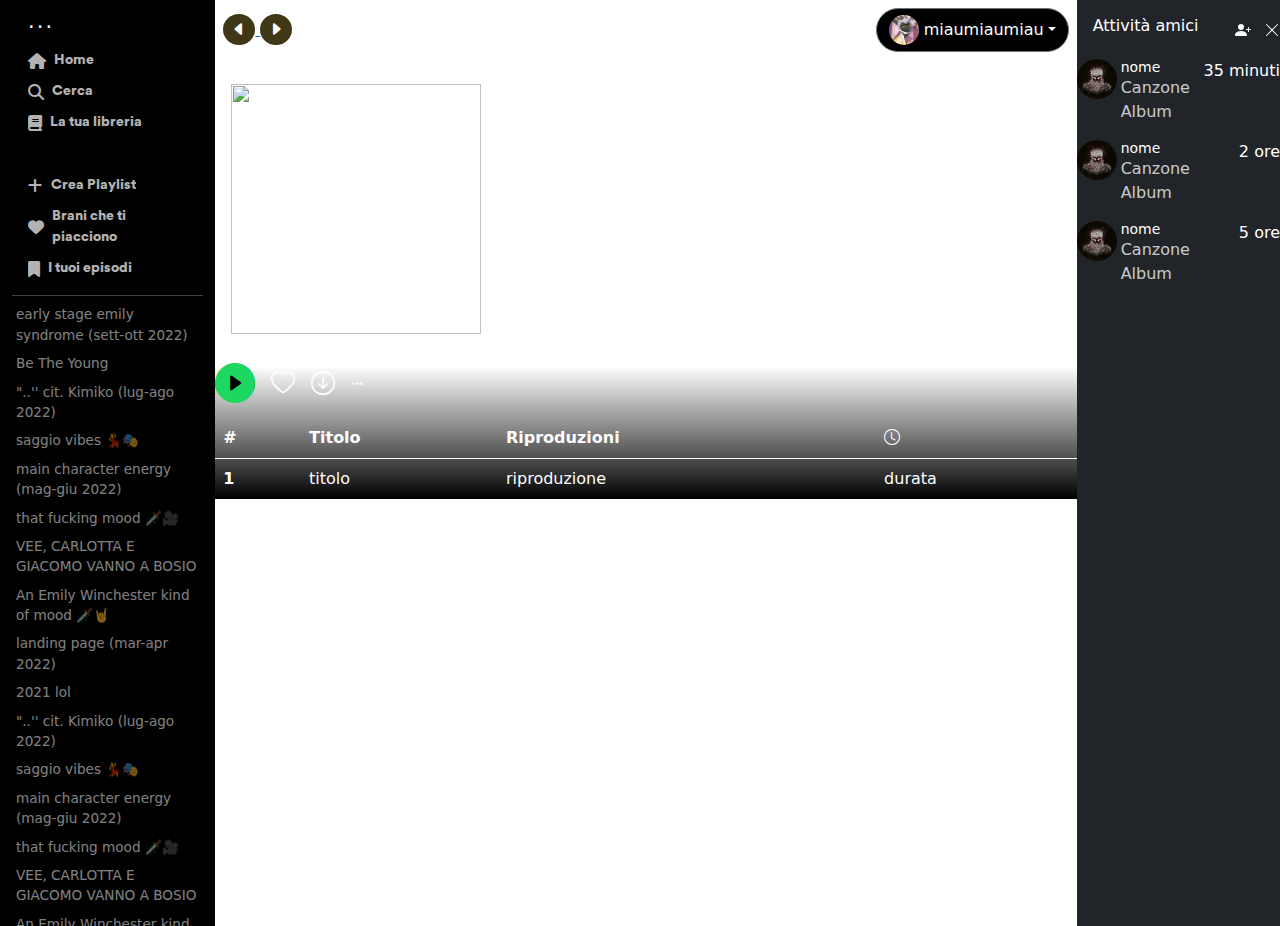
==== commit 4bf066b0: "completato" ====
--- a/album-page.html
+++ b/album-page.html
@@ -43,11 +43,11 @@
 			border-bottom: 1px solid white !important; /* Bordo bianco sotto la riga del titolo */
 		}
 	</style>
-	<body class="text-white">
+	<body class="text-white overflow-hidden">
 		<main>
-			<div class="container-fluid">
-				<div class="row p-0 p-md-0">
-					<div class="col col-1 bg-black d-none d-md-block" style="width: 20%">
+			<div class="container-fluid m-0 p-0">
+				<div class="row p-0 p-md-0 ms-0">
+					<div class="col col-2 bg-black d-none d-md-block">
 						<!-- Main Navigation -->
 						<div class="nav-section mt-0 p-3">
 							<div class="container-fluid text-white p-0">
@@ -152,15 +152,36 @@
 							</ul>
 						</div>
 					</div>
-					<div class="col col-1 mt-2" style="width: 65%">
+					<!-- sezione centrale -->
+					<div class="col col-8 p-0 mt-1">
 						<section>
 							<!--freccette e dropdown utente-->
 							<section
-								class="d-flex justify-content-between align-items-center"
+								class="d-flex justify-content-between align-items-center mx-2 mt-1"
 							>
 								<div>
-									<a href="#"><i class="bi bi-caret-left-fill"></i></a>
-									<a href="#"><i class="bi bi-caret-right-fill"></i></a>
+									<a href="#">
+										<i
+											class="bi bi-caret-left-fill"
+											style="
+												background-color: #403716;
+												padding: 6px 8px;
+												color: white;
+												border-radius: 50%;
+											"
+										></i>
+									</a>
+									<a href="#">
+										<i
+											class="bi bi-caret-right-fill"
+											style="
+												background-color: #403716;
+												padding: 6px 8px;
+												color: white;
+												border-radius: 50%;
+											"
+										></i>
+									</a>
 								</div>
 								<div class="dropdown d-flex">
 									<button
@@ -195,8 +216,8 @@
 								<div id="containerino"></div>
 								<div class="d-flex flex-column">
 									<p class="m-0 mt-5">album</p>
-									<h1>gioventù bruciata</h1>
-									<p class="mt-5">pinguini tattici nucleari</p>
+									<h1>titolo canzone</h1>
+									<p class="mt-5">artista</p>
 								</div>
 							</section>
 						</section>
@@ -210,187 +231,52 @@
 							"
 						>
 							<section class="my-3 d-flex align-items-center gap-3">
-								<i class="bi bi-play-circle-fill" style="font-size: 3em"></i>
-								<i class="bi bi-heart" style="font-size: 2em"></i>
-								<i class="bi bi-arrow-down-circle" style="font-size: 2em"></i>
-								<i class="bi bi-three-dots"></i>
+								<div
+									style="
+										display: inline-flex;
+										justify-content: center;
+										align-items: center;
+										width: 2.5em;
+										height: 2em;
+										background-color: black;
+										border-radius: 50%;
+									"
+								>
+									<i
+										class="bi bi-play-circle-fill"
+										style="font-size: 2.5em; color: #1ed760"
+									></i>
+								</div>
+								<i class="bi bi-heart" style="font-size: 1.5em"></i>
+								<i class="bi bi-arrow-down-circle" style="font-size: 1.5em"></i>
+								<i class="bi bi-three-dots" style="font-size: 0.8em"></i>
 							</section>
+							<!-- tabella cazoni -->
 							<section>
-								<div class="d-flex justify-content-between mt-5 mx-5">
-									<p># TITOLO</p>
-									<p>RIPRODUZIONE</p>
-									<p><i class="bi bi-clock"></i></p>
-								</div>
-								<hr class="mx-3 mt-0" />
-								<div class="container-fluid m-4">
-									<div class="row d-flex">
-										<div class="col-2">
-											<p>Lorem</p>
-										</div>
-										<div class="col-4">
-											<p>Lorem</p>
-										</div>
-										<div class="col-3 d-flex"><p>Lorem</p></div>
-										<div class="col-3 d-flex"><p>Lorem</p></div>
-									</div>
-									<div class="row d-flex">
-										<div class="col-2">
-											<p>Lorem</p>
-										</div>
-										<div class="col-4">
-											<p>Lorem</p>
-										</div>
-										<div class="col-3 d-flex"><p>Lorem</p></div>
-										<div class="col-3 d-flex"><p>Lorem</p></div>
-									</div>
-									<div class="row d-flex">
-										<div class="col-2">
-											<p>Lorem</p>
-										</div>
-										<div class="col-4">
-											<p>Lorem</p>
-										</div>
-										<div class="col-3 d-flex"><p>Lorem</p></div>
-										<div class="col-3 d-flex"><p>Lorem</p></div>
-									</div>
-									<div class="row d-flex">
-										<div class="col-2">
-											<p>Lorem</p>
-										</div>
-										<div class="col-4">
-											<p>Lorem</p>
-										</div>
-										<div class="col-3 d-flex"><p>Lorem</p></div>
-										<div class="col-3 d-flex"><p>Lorem</p></div>
-									</div>
-									<div class="row d-flex">
-										<div class="col-2">
-											<p>Lorem</p>
-										</div>
-										<div class="col-4">
-											<p>Lorem</p>
-										</div>
-										<div class="col-3 d-flex"><p>Lorem</p></div>
-										<div class="col-3 d-flex"><p>Lorem</p></div>
-									</div>
-									<div class="row d-flex">
-										<div class="col-2">
-											<p>Lorem</p>
-										</div>
-										<div class="col-4">
-											<p>Lorem</p>
-										</div>
-										<div class="col-3 d-flex"><p>Lorem</p></div>
-										<div class="col-3 d-flex"><p>Lorem</p></div>
-									</div>
-									<div class="row d-flex">
-										<div class="col-2">
-											<p>Lorem</p>
-										</div>
-										<div class="col-4">
-											<p>Lorem</p>
-										</div>
-										<div class="col-3 d-flex"><p>Lorem</p></div>
-										<div class="col-3 d-flex"><p>Lorem</p></div>
-									</div>
-									<div class="row d-flex">
-										<div class="col-2">
-											<p>Lorem</p>
-										</div>
-										<div class="col-4">
-											<p>Lorem</p>
-										</div>
-										<div class="col-3 d-flex"><p>Lorem</p></div>
-										<div class="col-3 d-flex"><p>Lorem</p></div>
-									</div>
-									<div class="row d-flex">
-										<div class="col-2">
-											<p>Lorem</p>
-										</div>
-										<div class="col-4">
-											<p>Lorem</p>
-										</div>
-										<div class="col-3 d-flex"><p>Lorem</p></div>
-										<div class="col-3 d-flex"><p>Lorem</p></div>
-									</div>
-								</div>
-								<!-- <table class="table custom-transparent">
-                  <thead>
-                    <tr>
-                      <th scope="col">#</th>
-                      <th scope="col">Titolo</th>
-                      <th scope="col">Riproduzioni</th>
-                      <th scope="col"><i class="bi bi-clock"></i></th>
-                    </tr>
-                  </thead>
-
-                  <tbody>
-                    <tr>
-                      <th scope="row">1</th>
-                      <td>Mark</td>
-                      <td>Otto</td>
-                      <td>@mdo</td>
-                    </tr>
-                    <tr>
-                      <th scope="row">2</th>
-                      <td>Jacob</td>
-                      <td>Thornton</td>
-                      <td>@fat</td>
-                    </tr>
-                    <tr>
-                      <th scope="row">3</th>
-                      <td colspan="2">Larry the Bird</td>
-                      <td>@twitter</td>
-                    </tr>
-                    <tr>
-                      <th scope="row">3</th>
-                      <td colspan="2">Larry the Bird</td>
-                      <td>@twitter</td>
-                    </tr>
-                    <tr>
-                      <th scope="row">3</th>
-                      <td colspan="2">Larry the Bird</td>
-                      <td>@twitter</td>
-                    </tr>
-                    <tr>
-                      <th scope="row">3</th>
-                      <td colspan="2">Larry the Bird</td>
-                      <td>@twitter</td>
-                    </tr>
-                    <tr>
-                      <th scope="row">3</th>
-                      <td colspan="2">Larry the Bird</td>
-                      <td>@twitter</td>
-                    </tr>
-                    <tr>
-                      <th scope="row">3</th>
-                      <td colspan="2">Larry the Bird</td>
-                      <td>@twitter</td>
-                    </tr>
-                    <tr>
-                      <th scope="row">3</th>
-                      <td colspan="2">Larry the Bird</td>
-                      <td>@twitter</td>
-                    </tr>
-                    <tr>
-                      <th scope="row">3</th>
-                      <td colspan="2">Larry the Bird</td>
-                      <td>@twitter</td>
-                    </tr>
-                    <tr>
-                      <th scope="row">3</th>
-                      <td colspan="2">Larry the Bird</td>
-                      <td>@twitter</td>
-                    </tr>
-                  </tbody>
-                </table> -->
+								<table class="table custom-transparent m-0">
+									<thead>
+										<tr>
+											<th scope="col">#</th>
+											<th scope="col">Titolo</th>
+											<th scope="col">Riproduzioni</th>
+											<th scope="col"><i class="bi bi-clock"></i></th>
+										</tr>
+									</thead>
+
+									<tbody>
+										<tr>
+											<th scope="row">1</th>
+											<td>titolo</td>
+											<td>riproduzione</td>
+											<td>durata</td>
+										</tr>
+									</tbody>
+								</table>
 							</section>
 						</section>
 					</div>
-					<div
-						class="col col-1 text-white ps-0 bg-dark d-none d-md-block"
-						style="width: 15%"
-					>
+					<!-- sezione attività amici -->
+					<div class="col col-2 text-white ps-0 bg-dark d-none d-md-block">
 						<div class="d-flex justify-content-between" id="DivAttivitàAmici">
 							<h6>Attività amici</h6>
 							<div
--- a/assets/css/album-page.css
+++ b/assets/css/album-page.css
@@ -1,131 +1,116 @@
-
-
-
 /*CSS PER LE COLONNE*/
 @font-face {
-    font-family: 'Spotify Circular'; /* Nome che userai nel CSS */
-    src: url('./../fonts/CircularStd-Black.otf') format('opentype'); /* Percorso e formato del font */
-    font-style: normal; /* Puoi specificare lo stile (normal, italic, etc.) */
-  }
-  
-  /*SEZIONE COLONNA SINISTRA*/
-  
-  #ColLeft{
-    padding-right: 0;
-  }
-  
-  #dots {
-  
-    line-height: 0.5;
-    display: flex !important;
-    padding: 0 !important; /* Rimuove padding interno */
-    margin: 0 !important;  /* Rimuove margini */
-   box-sizing: border-box; /* Assicura che padding e bordo siano inclusi nelle dimensioni */
-   font-size: 1.3em;
-   letter-spacing: 0.1em;
-  }
-  
-  
-  #UlHome{
-    font-family: 'Spotify Circular', sans-serif;
-    list-style: none;
-    padding: 0; 
-    margin: 0; 
-    font-size: 14px;
-    opacity: 0.7;    
-  }
-  
-  #LiHome{
-    display: flex; 
-    align-items: center; 
-    gap: 8px; 
-    margin-bottom: 10px;
-    cursor: pointer;
-  
-  }
-  
-  .row{
-    margin-left: 0.5em !important;
-  }
-  
-  /* Contenitore della sezione scorrevole */
-  .playlist-section {
-    height: calc(100vh - 270px); /* Altezza dinamica: adatta il valore "300px" per le altre sezioni sopra */
-    overflow-y: auto; /* Scroll verticale */
-    padding-right: 5px; /* Aggiunge spazio per la scrollbar */
-    padding-bottom: 0 !important;
-    opacity: 0.5;
-  }
-  
-  /* Stile per gli elementi della lista */
-  .playlist-item {
-    font-size: 0.85rem; /* Testo più piccolo */
-    color: white; /* Colore grigio chiaro */
-    cursor: pointer;
-    transition: color 0.2s ease-in-out;
-  }
-  
-  .playlist-item:hover {
-    color: #fff; /* Colore bianco al passaggio del mouse */
-  }
-  
-  /* Personalizzazione della scrollbar */
-  .playlist-section::-webkit-scrollbar {
-    width: 12px; /* Larghezza della scrollbar */
-  }
-  
-  .playlist-section::-webkit-scrollbar-thumb {
-    background-color: white; /* Colore verde */
-    opacity: 0.9;
-    border-radius: 0px; /* Arrotondamento per un look moderno */
-  }
-  
-  .playlist-section::-webkit-scrollbar-track {
-    background: #121212; /* Colore dello sfondo della scrollbar */
-  }
-  
-  
-  /*FINE SEZIONE COLONNA SINISTRA*/
-  
-  /********************************************************************************************************************************************/
-  
-  /*INIZIO COLONNA DESTRA*/
-  #DivAttivitàAmici{
-    padding-left: 1em;
-    padding-top: 1em;
-  
-  }
-  
-  #SVG{
-    margin-right: 0.8em;
-  }
-  
-  .fa-user-plus{
-    margin-left: 50px;
-    opacity: 0.6;
-  
-  }
-  
-  .fa-times{
-    opacity: 0.6;
-  }
-  
-  #DivIcons{
-    overflow: visible; /* Assicurati che l'icona sia visibile */
-  
-  }
-  
-  /*FINE COLONNA DESTRA*/
-  
-
-
-
-  /*CSS PER IL FIXED BUTTONS */
-  
-#StickyButtons{
-  opacity: 0.9;
+	font-family: "Spotify Circular"; /* Nome che userai nel CSS */
+	src: url("./../fonts/CircularStd-Black.otf") format("opentype"); /* Percorso e formato del font */
+	font-style: normal; /* Puoi specificare lo stile (normal, italic, etc.) */
 }
 
-#FixedText{
-  opacity: 0.3;
-}+/*SEZIONE COLONNA SINISTRA*/
+
+#ColLeft {
+	padding-right: 0;
+}
+
+#dots {
+	line-height: 0.5;
+	display: flex !important;
+	padding: 0 !important; /* Rimuove padding interno */
+	margin: 0 !important; /* Rimuove margini */
+	box-sizing: border-box; /* Assicura che padding e bordo siano inclusi nelle dimensioni */
+	font-size: 1.3em;
+	letter-spacing: 0.1em;
+}
+
+#UlHome {
+	font-family: "Spotify Circular", sans-serif;
+	list-style: none;
+	padding: 0;
+	margin: 0;
+	font-size: 14px;
+	opacity: 0.7;
+}
+
+#LiHome {
+	display: flex;
+	align-items: center;
+	gap: 8px;
+	margin-bottom: 10px;
+	cursor: pointer;
+}
+
+/* Contenitore della sezione scorrevole */
+.playlist-section {
+	height: calc(
+		100vh - 270px
+	); /* Altezza dinamica: adatta il valore "300px" per le altre sezioni sopra */
+	overflow-y: auto; /* Scroll verticale */
+	padding-right: 5px; /* Aggiunge spazio per la scrollbar */
+	padding-bottom: 0 !important;
+	opacity: 0.5;
+}
+
+/* Stile per gli elementi della lista */
+.playlist-item {
+	font-size: 0.85rem; /* Testo più piccolo */
+	color: white; /* Colore grigio chiaro */
+	cursor: pointer;
+	transition: color 0.2s ease-in-out;
+}
+
+.playlist-item:hover {
+	color: #fff; /* Colore bianco al passaggio del mouse */
+}
+
+/* Personalizzazione della scrollbar */
+.playlist-section::-webkit-scrollbar {
+	width: 12px; /* Larghezza della scrollbar */
+}
+
+.playlist-section::-webkit-scrollbar-thumb {
+	background-color: white; /* Colore verde */
+	opacity: 0.9;
+	border-radius: 0px; /* Arrotondamento per un look moderno */
+}
+
+.playlist-section::-webkit-scrollbar-track {
+	background: #121212; /* Colore dello sfondo della scrollbar */
+}
+
+/*FINE SEZIONE COLONNA SINISTRA*/
+
+/********************************************************************************************************************************************/
+
+/*INIZIO COLONNA DESTRA*/
+#DivAttivitàAmici {
+	padding-left: 1em;
+	padding-top: 1em;
+}
+
+#SVG {
+	margin-right: 0.8em;
+}
+
+.fa-user-plus {
+	margin-left: 50px;
+	opacity: 0.6;
+}
+
+.fa-times {
+	opacity: 0.6;
+}
+
+#DivIcons {
+	overflow: visible; /* Assicurati che l'icona sia visibile */
+}
+
+/*FINE COLONNA DESTRA*/
+
+/*CSS PER IL FIXED BUTTONS */
+
+#StickyButtons {
+	opacity: 0.9;
+}
+
+#FixedText {
+	opacity: 0.3;
+}
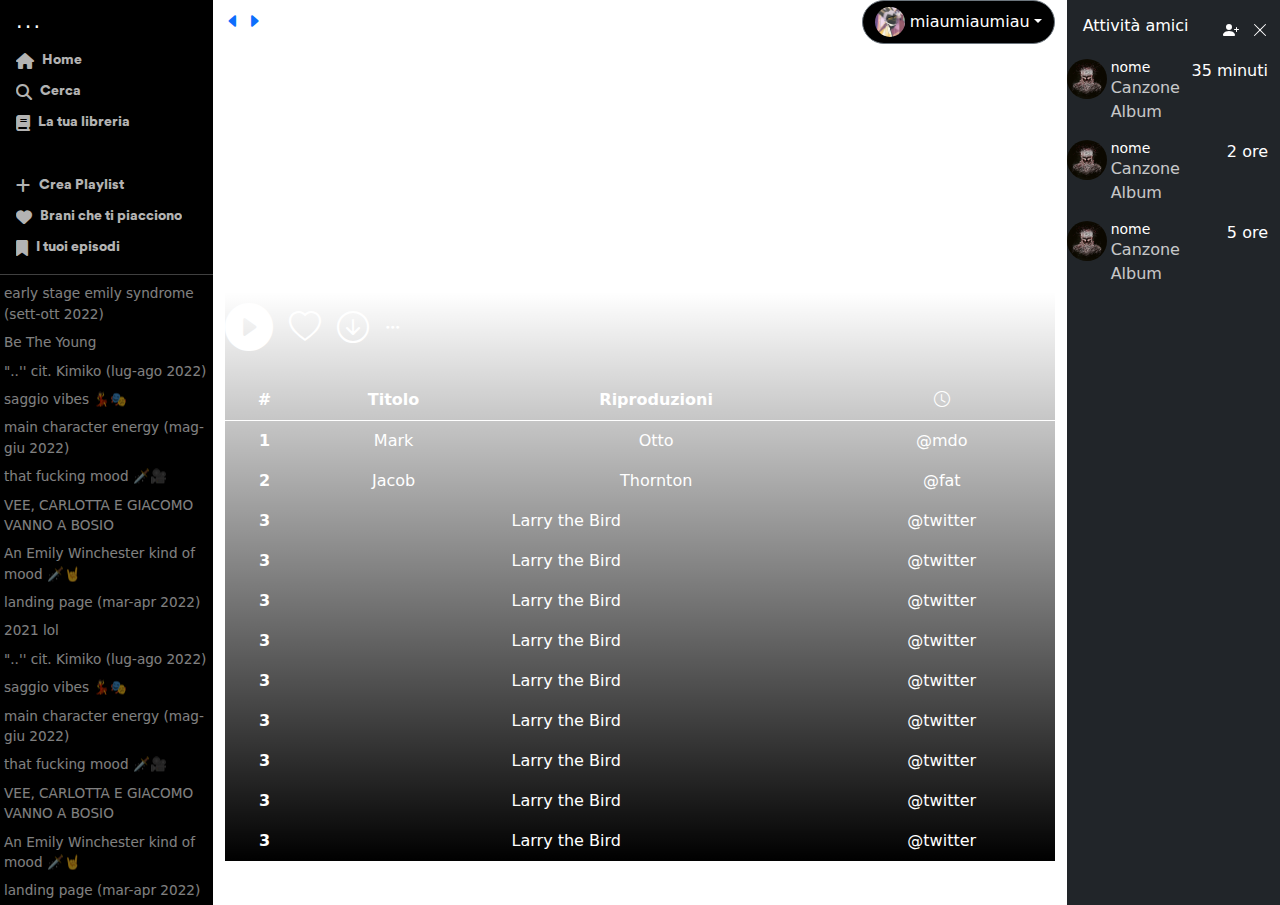
==== commit 3ece75c7: "Creation of search page for mobile & tablet" ====
--- a/album-page.html
+++ b/album-page.html
@@ -1,484 +1,411 @@
 <!DOCTYPE html>
 <html lang="en">
-	<head>
-		<meta charset="utf-8" />
-		<meta name="viewport" content="width=device-width, initial-scale=1" />
-		<title>Home page Spotify</title>
-		<link
-			href="https://cdn.jsdelivr.net/npm/bootstrap@5.3.3/dist/css/bootstrap.min.css"
-			rel="stylesheet"
-			integrity="sha384-QWTKZyjpPEjISv5WaRU9OFeRpok6YctnYmDr5pNlyT2bRjXh0JMhjY6hW+ALEwIH"
-			crossorigin="anonymous"
-		/>
-		<link
-			rel="stylesheet"
-			href="https://cdn.jsdelivr.net/npm/bootstrap-icons@1.11.3/font/bootstrap-icons.min.css"
-		/>
-
-		<link
-			rel="stylesheet"
-			href="https://cdnjs.cloudflare.com/ajax/libs/font-awesome/6.6.0/css/all.min.css"
-		/>
-		<link rel="stylesheet" href="./assets/css/album-page.css" />
-	</head>
-	<style>
-		.custom-transparent {
-			background-color: transparent !important; /* Sfondo trasparente per l'intera tabella */
-			border: none !important; /* Rimuovi i bordi della tabella */
-			color: white !important; /* Cambia il colore del testo in bianco */
-		}
-
-		.custom-transparent thead th,
-		.custom-transparent tbody td,
-		.custom-transparent tbody th {
-			background-color: transparent !important; /* Sfondo trasparente per celle di intestazione e corpo */
-			border: none !important; /* Rimuovi i bordi dalle celle */
-			color: white !important; /* Cambia il colore del testo in bianco */
-		}
-
-		.custom-transparent tbody tr {
-			background-color: transparent !important; /* Sfondo trasparente per le righe */
-		}
-		.custom-transparent thead th {
-			border-bottom: 1px solid white !important; /* Bordo bianco sotto la riga del titolo */
-		}
-	</style>
-	<body class="text-white overflow-hidden">
-		<main>
-			<div class="container-fluid m-0 p-0">
-				<div class="row p-0 p-md-0 ms-0">
-					<div class="col col-2 bg-black d-none d-md-block">
-						<!-- Main Navigation -->
-						<div class="nav-section mt-0 p-3">
-							<div class="container-fluid text-white p-0">
-								<p class="m-0" id="dots">...</p>
-								<ul class="pt-2 mt-3" id="UlHome">
-									<li id="LiHome">
-										<i class="fas fa-home fs-6"></i>
-										<!-- Icona Home -->
-										<span>Home</span>
-									</li>
-									<li id="LiHome">
-										<i class="fas fa-search fs-6"></i>
-										<!-- Icona Cerca -->
-										<span>Cerca</span>
-									</li>
-									<li id="LiHome">
-										<i class="fas fa-book fs-6"></i>
-										<!-- Icona Libreria -->
-										<span>La tua libreria</span>
-									</li>
-								</ul>
-							</div>
-						</div>
-
-						<div class="p-3 pb-0">
-							<ul class="text-white" id="UlHome">
-								<li id="LiHome">
-									<i class="fas fa-plus fs-6"></i>
-									<!-- Icona Home -->
-									<span>Crea Playlist</span>
-								</li>
-								<li id="LiHome">
-									<i class="fas fa-heart fs-6"></i>
-									<!-- Icona Cerca -->
-									<span>Brani che ti piacciono</span>
-								</li>
-								<li id="LiHome">
-									<i class="fas fa-bookmark fs-6"></i>
-									<!-- Icona Libreria -->
-									<span>I tuoi episodi</span>
-								</li>
-							</ul>
-						</div>
-
-						<hr class="text-white mb-0" />
-
-						<div class="playlist-section p-1">
-							<ul class="list-unstyled">
-								<li class="playlist-item py-1">
-									early stage emily syndrome (sett-ott 2022)
-								</li>
-								<li class="playlist-item py-1">Be The Young</li>
-								<li class="playlist-item py-1">
-									"..'' cit. Kimiko (lug-ago 2022)
-								</li>
-								<li class="playlist-item py-1">saggio vibes 💃🎭</li>
-								<li class="playlist-item py-1">
-									main character energy (mag-giu 2022)
-								</li>
-								<li class="playlist-item py-1">that fucking mood 🗡️🎥</li>
-								<li class="playlist-item py-1">
-									VEE, CARLOTTA E GIACOMO VANNO A BOSIO
-								</li>
-								<li class="playlist-item py-1">
-									An Emily Winchester kind of mood 🗡️🤘
-								</li>
-								<li class="playlist-item py-1">landing page (mar-apr 2022)</li>
-								<li class="playlist-item py-1">2021 lol</li>
-
-								<li class="playlist-item py-1">
-									"..'' cit. Kimiko (lug-ago 2022)
-								</li>
-								<li class="playlist-item py-1">saggio vibes 💃🎭</li>
-								<li class="playlist-item py-1">
-									main character energy (mag-giu 2022)
-								</li>
-								<li class="playlist-item py-1">that fucking mood 🗡️🎥</li>
-								<li class="playlist-item py-1">
-									VEE, CARLOTTA E GIACOMO VANNO A BOSIO
-								</li>
-								<li class="playlist-item py-1">
-									An Emily Winchester kind of mood 🗡️🤘
-								</li>
-								<li class="playlist-item py-1">landing page (mar-apr 2022)</li>
-								<li class="playlist-item py-1">2021 lol</li>
-								<li class="playlist-item py-1">
-									"..'' cit. Kimiko (lug-ago 2022)
-								</li>
-								<li class="playlist-item py-1">saggio vibes 💃🎭</li>
-								<li class="playlist-item py-1">
-									main character energy (mag-giu 2022)
-								</li>
-								<li class="playlist-item py-1">that fucking mood 🗡️🎥</li>
-								<li class="playlist-item py-1">
-									VEE, CARLOTTA E GIACOMO VANNO A BOSIO
-								</li>
-								<li class="playlist-item py-1">
-									An Emily Winchester kind of mood 🗡️🤘
-								</li>
-								<li class="playlist-item py-1">landing page (mar-apr 2022)</li>
-								<li class="playlist-item py-1">2021 lol</li>
-							</ul>
-						</div>
-					</div>
-					<!-- sezione centrale -->
-					<div class="col col-8 p-0 mt-1">
-						<section>
-							<!--freccette e dropdown utente-->
-							<section
-								class="d-flex justify-content-between align-items-center mx-2 mt-1"
-							>
-								<div>
-									<a href="#">
-										<i
-											class="bi bi-caret-left-fill"
-											style="
-												background-color: #403716;
-												padding: 6px 8px;
-												color: white;
-												border-radius: 50%;
-											"
-										></i>
-									</a>
-									<a href="#">
-										<i
-											class="bi bi-caret-right-fill"
-											style="
-												background-color: #403716;
-												padding: 6px 8px;
-												color: white;
-												border-radius: 50%;
-											"
-										></i>
-									</a>
-								</div>
-								<div class="dropdown d-flex">
-									<button
-										class="btn btn-secondary rounded-5 bg-black"
-										type="button"
-										data-bs-toggle="dropdown"
-										aria-expanded="false"
-									>
-										<div class="d-flex align-items-center">
-											<img
-												src="./assets/imgs/profileimg/image-k7pAqHL.webp"
-												alt="profileimg"
-												style="width: 30px; height: 30px; margin-right: 5px"
-												class="rounded-5"
-											/>
-											<p class="mb-0 dropdown dropdown-toggle">miaumiaumiau</p>
-										</div>
-									</button>
-									<ul class="dropdown-menu">
-										<li><a class="dropdown-item" href="#">Action</a></li>
-										<li>
-											<a class="dropdown-item" href="#">Another action</a>
-										</li>
-										<li>
-											<a class="dropdown-item" href="#">Something else here</a>
-										</li>
-									</ul>
-								</div>
-							</section>
-							<!--sezione con immagine dell'album-->
-							<section class="mt-3 h-auto d-flex align-items-center">
-								<div id="containerino"></div>
-								<div class="d-flex flex-column">
-									<p class="m-0 mt-5">album</p>
-									<h1>titolo canzone</h1>
-									<p class="mt-5">artista</p>
-								</div>
-							</section>
-						</section>
-						<section
-							style="
-								background: linear-gradient(
-									to bottom,
-									rgba(255, 0, 0, 0) 0%,
-									rgb(0, 0, 0) 100%
-								);
-							"
-						>
-							<section class="my-3 d-flex align-items-center gap-3">
-								<div
-									style="
-										display: inline-flex;
-										justify-content: center;
-										align-items: center;
-										width: 2.5em;
-										height: 2em;
-										background-color: black;
-										border-radius: 50%;
-									"
-								>
-									<i
-										class="bi bi-play-circle-fill"
-										style="font-size: 2.5em; color: #1ed760"
-									></i>
-								</div>
-								<i class="bi bi-heart" style="font-size: 1.5em"></i>
-								<i class="bi bi-arrow-down-circle" style="font-size: 1.5em"></i>
-								<i class="bi bi-three-dots" style="font-size: 0.8em"></i>
-							</section>
-							<!-- tabella cazoni -->
-							<section>
-								<table class="table custom-transparent m-0">
-									<thead>
-										<tr>
-											<th scope="col">#</th>
-											<th scope="col">Titolo</th>
-											<th scope="col">Riproduzioni</th>
-											<th scope="col"><i class="bi bi-clock"></i></th>
-										</tr>
-									</thead>
-
-									<tbody>
-										<tr>
-											<th scope="row">1</th>
-											<td>titolo</td>
-											<td>riproduzione</td>
-											<td>durata</td>
-										</tr>
-									</tbody>
-								</table>
-							</section>
-						</section>
-					</div>
-					<!-- sezione attività amici -->
-					<div class="col col-2 text-white ps-0 bg-dark d-none d-md-block">
-						<div class="d-flex justify-content-between" id="DivAttivitàAmici">
-							<h6>Attività amici</h6>
-							<div
-								id="DivIcons"
-								style="
-									display: flex;
-									align-items: center;
-									justify-content: space-between;
-									overflow: visible;
-								"
-							>
-								<svg
-									id="SVG"
-									xmlns="http://www.w3.org/2000/svg"
-									width="16"
-									height="16"
-									fill="currentColor"
-									class="bi bi-person-plus-fill"
-									viewBox="0 0 16 16"
-								>
-									<path
-										d="M1 14s-1 0-1-1 1-4 6-4 6 3 6 4-1 1-1 1zm5-6a3 3 0 1 0 0-6 3 3 0 0 0 0 6"
-									/>
-									<path
-										fill-rule="evenodd"
-										d="M13.5 5a.5.5 0 0 1 .5.5V7h1.5a.5.5 0 0 1 0 1H14v1.5a.5.5 0 0 1-1 0V8h-1.5a.5.5 0 0 1 0-1H13V5.5a.5.5 0 0 1 .5-.5"
-									/>
-								</svg>
-
-								<svg
-									xmlns="http://www.w3.org/2000/svg"
-									width="16"
-									height="16"
-									fill="currentColor"
-									class="bi bi-x-lg"
-									viewBox="0 0 16 16"
-								>
-									<path
-										d="M2.146 2.854a.5.5 0 1 1 .708-.708L8 7.293l5.146-5.147a.5.5 0 0 1 .708.708L8.707 8l5.147 5.146a.5.5 0 0 1-.708.708L8 8.707l-5.146 5.147a.5.5 0 0 1-.708-.708L7.293 8z"
-									/>
-								</svg>
-							</div>
-						</div>
-						<div class="d-flex justify-content-between mt-3">
-							<div class="d-flex">
-								<img
-									class="rounded-circle object-fit-cover"
-									src="./assets/imgs/main/image-1.jpg"
-									alt="profile picture"
-									style="width: 40px; height: 40px"
-								/>
-								<div class="ms-1">
-									<h6 class="m-0 small">nome</h6>
-									<p class="m-0 small-text">
-										<a
-											href="./artista.html"
-											class="link-ligth link-underline-opacity-0 link-underline-light text-white opacity-75 link-underline-opacity-100-hover"
-										>
-											Canzone
-										</a>
-									</p>
-									<p class="m-0 small-text">
-										<a
-											href="./album.html"
-											class="link-ligth link-underline-opacity-0 link-underline-light text-white opacity-75 link-underline-opacity-100-hover"
-										>
-											Album
-										</a>
-									</p>
-								</div>
-							</div>
-							<div>
-								<p class="small-text">35 minuti</p>
-							</div>
-						</div>
-						<div class="d-flex justify-content-between mt-3">
-							<div class="d-flex">
-								<img
-									class="rounded-circle object-fit-cover"
-									src="./assets/imgs/main/image-1.jpg"
-									alt="profile picture"
-									style="width: 40px; height: 40px"
-								/>
-								<div class="ms-1">
-									<h6 class="m-0 small">nome</h6>
-									<p class="m-0 small-text">
-										<a
-											href="./artista.html"
-											class="link-ligth link-underline-opacity-0 link-underline-light text-white opacity-75 link-underline-opacity-100-hover"
-										>
-											Canzone
-										</a>
-									</p>
-									<p class="m-0 small-text">
-										<a
-											href="./album.html"
-											class="link-ligth link-underline-opacity-0 link-underline-light text-white opacity-75 link-underline-opacity-100-hover"
-										>
-											Album
-										</a>
-									</p>
-								</div>
-							</div>
-							<div>
-								<p class="small-text">2 ore</p>
-							</div>
-						</div>
-						<div class="d-flex justify-content-between mt-3">
-							<div class="d-flex">
-								<img
-									class="rounded-circle object-fit-cover"
-									src="./assets/imgs/main/image-1.jpg"
-									alt="profile picture"
-									style="width: 40px; height: 40px"
-								/>
-								<div class="ms-1">
-									<h6 class="m-0 small">nome</h6>
-									<p class="m-0 small-text">
-										<a
-											href="./artista.html"
-											class="link-ligth link-underline-opacity-0 link-underline-light text-white opacity-75 link-underline-opacity-100-hover"
-										>
-											Canzone
-										</a>
-									</p>
-									<p class="m-0 small-text">
-										<a
-											href="./album.html"
-											class="link-ligth link-underline-opacity-0 link-underline-light text-white opacity-75 link-underline-opacity-100-hover"
-										>
-											Album
-										</a>
-									</p>
-								</div>
-							</div>
-							<div>
-								<p class="small-text">5 ore</p>
-							</div>
-						</div>
-					</div>
-				</div>
-			</div>
-
-			<div
-				id="StickyButtons"
-				class="d-block d-lg-none text-white p-3"
-				style="
-					position: fixed;
-					bottom: 0;
-					width: 100%;
-					text-align: center;
-					background-color: rgba(0, 0, 0, 0.8);
-					padding: 0;
-					font-size: 10px;
-					font-family: 'Spotify Circular', sans-serif;
-				"
-			>
-				<div class="container-fluid">
-					<div
-						class="row justify-content-evenly align-items-center"
-						style="margin: 0"
-					>
-						<!-- Primo bottone -->
-						<div class="col-auto text-center">
-							<button
-								class="btn"
-								style="background: none; border: none; color: white"
-							>
-								<i class="fas fa-home fs-4 opacity-75" FixedText></i>
-							</button>
-							<p class="mt-1 mb-0 text-white" id="FixedText">Home</p>
-						</div>
-						<!-- Secondo bottone -->
-						<div class="col-auto text-center">
-							<button
-								class="btn"
-								style="background: none; border: none; color: white"
-							>
-								<i class="fas fa-search fs-4 opacity-75" FixedText></i>
-							</button>
-							<p class="mt-1 mb-0 text-white" id="FixedText">Search</p>
-						</div>
-						<!-- Terzo bottone -->
-						<div class="col-auto text-center">
-							<button
-								class="btn"
-								style="background: none; border: none; color: white"
-							>
-								<i class="fas fa-book fs-4 opacity-75" FixedText></i>
-							</button>
-							<p class="mt-1 mb-0 text-white" id="FixedText">La tua Libreria</p>
-						</div>
-					</div>
-				</div>
-			</div>
-		</main>
-
-		<script
-			src="https://cdn.jsdelivr.net/npm/bootstrap@5.3.3/dist/js/bootstrap.bundle.min.js"
-			integrity="sha384-YvpcrYf0tY3lHB60NNkmXc5s9fDVZLESaAA55NDzOxhy9GkcIdslK1eN7N6jIeHz"
-			crossorigin="anonymous"
-		></script>
-		<script src="./scripts/albnum-page.js"></script>
-	</body>
+  <head>
+    <meta charset="utf-8" />
+    <meta name="viewport" content="width=device-width, initial-scale=1" />
+    <title>Home page Spotify</title>
+    <link
+      href="https://cdn.jsdelivr.net/npm/bootstrap@5.3.3/dist/css/bootstrap.min.css"
+      rel="stylesheet"
+      integrity="sha384-QWTKZyjpPEjISv5WaRU9OFeRpok6YctnYmDr5pNlyT2bRjXh0JMhjY6hW+ALEwIH"
+      crossorigin="anonymous"
+    />
+    <link
+      rel="stylesheet"
+      href="https://cdn.jsdelivr.net/npm/bootstrap-icons@1.11.3/font/bootstrap-icons.min.css"
+    />
+
+
+    <link
+    rel="stylesheet"
+    href="https://cdnjs.cloudflare.com/ajax/libs/font-awesome/6.6.0/css/all.min.css"
+  />
+    <link rel="stylesheet" href="./assets/css/album-page.css">
+
+
+  </head>
+  <style>
+    .custom-transparent {
+      background-color: transparent !important; /* Sfondo trasparente per l'intera tabella */
+      border: none !important; /* Rimuovi i bordi della tabella */
+      color: white !important; /* Cambia il colore del testo in bianco */
+    }
+
+    .custom-transparent thead th,
+    .custom-transparent tbody td,
+    .custom-transparent tbody th {
+      background-color: transparent !important; /* Sfondo trasparente per celle di intestazione e corpo */
+      border: none !important; /* Rimuovi i bordi dalle celle */
+      color: white !important; /* Cambia il colore del testo in bianco */
+    }
+
+    .custom-transparent tbody tr {
+      background-color: transparent !important; /* Sfondo trasparente per le righe */
+    }
+    .custom-transparent thead th {
+      border-bottom: 1px solid white !important; /* Bordo bianco sotto la riga del titolo */
+    }
+  </style>
+  <body class="text-white">
+    <main>
+      <div class="container-fluid">
+        <div class="row p-0 p-md-0">
+
+          <div class="col-2 col-lg-2 bg-black d-none d-lg-block" id="ColLeft" style="padding-left: 0;">
+            <!-- Main Navigation -->
+            <div class="nav-section mt-0 p-3" >
+              <div class="container-fluid text-white p-0" >
+                <p class="m-0" id="dots">...</p>
+                  <ul class="pt-2 mt-3" id="UlHome">
+                    <li id="LiHome">
+                      <i class="fas fa-home fs-6"></i> <!-- Icona Home -->
+                      <span>Home</span>
+                    </li>
+                    <li id="LiHome">
+                      <i class="fas fa-search fs-6"></i> <!-- Icona Cerca -->
+                      <span>Cerca</span>
+                    </li>
+                    <li id="LiHome">
+                      <i class="fas fa-book fs-6"></i> <!-- Icona Libreria -->
+                      <span>La tua libreria</span>
+                    </li>
+                  </ul>
+              </div>
+            </div>
+
+            <div class="p-3 pb-0">
+              <ul class="text-white" id="UlHome">
+                <li id="LiHome">
+                  <i class="fas fa-plus fs-6"></i> <!-- Icona Home -->
+                  <span>Crea Playlist</span>
+                </li>
+                <li id="LiHome">
+                  <i class="fas fa-heart fs-6"></i> <!-- Icona Cerca -->
+                  <span>Brani che ti piacciono</span>
+                </li>
+                <li id="LiHome">
+                  <i class="fas fa-bookmark fs-6"></i> <!-- Icona Libreria -->
+                  <span>I tuoi episodi</span>
+                </li>
+              </ul>
+
+            </div>
+
+            <hr class="text-white mb-0">
+      
+            <div class="playlist-section p-1">
+              <ul class="list-unstyled">
+                <li class="playlist-item py-1">early stage emily syndrome (sett-ott 2022)</li>
+                <li class="playlist-item py-1">Be The Young</li>
+                <li class="playlist-item py-1">"..'' cit. Kimiko (lug-ago 2022)</li>
+                <li class="playlist-item py-1">saggio vibes 💃🎭</li>
+                <li class="playlist-item py-1">main character energy (mag-giu 2022)</li>
+                <li class="playlist-item py-1">that fucking mood 🗡️🎥</li>
+                <li class="playlist-item py-1">VEE, CARLOTTA E GIACOMO VANNO A BOSIO</li>
+                <li class="playlist-item py-1">An Emily Winchester kind of mood 🗡️🤘</li>
+                <li class="playlist-item py-1">landing page (mar-apr 2022)</li>
+                <li class="playlist-item py-1">2021 lol</li>
+                
+                <li class="playlist-item py-1">"..'' cit. Kimiko (lug-ago 2022)</li>
+                <li class="playlist-item py-1">saggio vibes 💃🎭</li>
+                <li class="playlist-item py-1">main character energy (mag-giu 2022)</li>
+                <li class="playlist-item py-1">that fucking mood 🗡️🎥</li>
+                <li class="playlist-item py-1">VEE, CARLOTTA E GIACOMO VANNO A BOSIO</li>
+                <li class="playlist-item py-1">An Emily Winchester kind of mood 🗡️🤘</li>
+                <li class="playlist-item py-1">landing page (mar-apr 2022)</li>
+                <li class="playlist-item py-1">2021 lol</li>
+                <li class="playlist-item py-1">"..'' cit. Kimiko (lug-ago 2022)</li>
+                <li class="playlist-item py-1">saggio vibes 💃🎭</li>
+                <li class="playlist-item py-1">main character energy (mag-giu 2022)</li>
+                <li class="playlist-item py-1">that fucking mood 🗡️🎥</li>
+                <li class="playlist-item py-1">VEE, CARLOTTA E GIACOMO VANNO A BOSIO</li>
+                <li class="playlist-item py-1">An Emily Winchester kind of mood 🗡️🤘</li>
+                <li class="playlist-item py-1">landing page (mar-apr 2022)</li>
+                <li class="playlist-item py-1">2021 lol</li>
+              </ul>
+            </div>
+
+          </div>
+          <div class="col-12 col-lg-8 text-center">
+            <section>
+              <!--freccette e dropdown utente-->
+              <section class="d-flex justify-content-between align-items-center">
+                <div>
+                  <a href="#"><i class="bi bi-caret-left-fill"></i></a>
+                  <a href="#"><i class="bi bi-caret-right-fill"></i></a>
+                </div>
+                <div class="dropdown d-flex">
+                  <button
+                    class="btn btn-secondary rounded-5 bg-black"
+                    type="button"
+                    data-bs-toggle="dropdown"
+                    aria-expanded="false"
+                  >
+                    <div class="d-flex align-items-center">
+                      <img
+                        src="./assets/imgs/profileimg/image-k7pAqHL.webp"
+                        alt="profileimg"
+                        style="width: 30px; height: 30px; margin-right: 5px"
+                        class="rounded-5"
+                      />
+                      <p class="mb-0 dropdown dropdown-toggle">miaumiaumiau</p>
+                    </div>
+                  </button>
+                  <ul class="dropdown-menu">
+                    <li><a class="dropdown-item" href="#">Action</a></li>
+                    <li>
+                      <a class="dropdown-item" href="#">Another action</a>
+                    </li>
+                    <li>
+                      <a class="dropdown-item" href="#">Something else here</a>
+                    </li>
+                  </ul>
+                </div>
+              </section>
+              <!--sezione con immagine dell'album-->
+              <section class="mt-3 h-auto d-flex align-items-center">
+                <div id="containerino"></div>
+                <div class="d-flex flex-column">
+                  <p class="m-0 mt-5">album</p>
+                  <h1>gioventù bruciata</h1>
+                  <p class="mt-5">pinguini tattici nucleari</p>
+                </div>
+              </section>
+            </section>
+            <section
+              style="
+                background: linear-gradient(
+                  to bottom,
+                  rgba(255, 0, 0, 0) 0%,
+                  rgb(0, 0, 0) 100%
+                );
+              "
+            >
+              <section class="my-3 d-flex align-items-center gap-3">
+                <i class="bi bi-play-circle-fill" style="font-size: 3em"></i>
+                <i class="bi bi-heart" style="font-size: 2em"></i>
+                <i class="bi bi-arrow-down-circle" style="font-size: 2em"></i>
+                <i class="bi bi-three-dots"></i>
+              </section>
+              <section>
+                <table class="table custom-transparent">
+                  <thead>
+                    <tr>
+                      <th scope="col">#</th>
+                      <th scope="col">Titolo</th>
+                      <th scope="col">Riproduzioni</th>
+                      <th scope="col"><i class="bi bi-clock"></i></th>
+                    </tr>
+                  </thead>
+
+                  <tbody>
+                    <tr>
+                      <th scope="row">1</th>
+                      <td>Mark</td>
+                      <td>Otto</td>
+                      <td>@mdo</td>
+                    </tr>
+                    <tr>
+                      <th scope="row">2</th>
+                      <td>Jacob</td>
+                      <td>Thornton</td>
+                      <td>@fat</td>
+                    </tr>
+                    <tr>
+                      <th scope="row">3</th>
+                      <td colspan="2">Larry the Bird</td>
+                      <td>@twitter</td>
+                    </tr>
+                    <tr>
+                      <th scope="row">3</th>
+                      <td colspan="2">Larry the Bird</td>
+                      <td>@twitter</td>
+                    </tr>
+                    <tr>
+                      <th scope="row">3</th>
+                      <td colspan="2">Larry the Bird</td>
+                      <td>@twitter</td>
+                    </tr>
+                    <tr>
+                      <th scope="row">3</th>
+                      <td colspan="2">Larry the Bird</td>
+                      <td>@twitter</td>
+                    </tr>
+                    <tr>
+                      <th scope="row">3</th>
+                      <td colspan="2">Larry the Bird</td>
+                      <td>@twitter</td>
+                    </tr>
+                    <tr>
+                      <th scope="row">3</th>
+                      <td colspan="2">Larry the Bird</td>
+                      <td>@twitter</td>
+                    </tr>
+                    <tr>
+                      <th scope="row">3</th>
+                      <td colspan="2">Larry the Bird</td>
+                      <td>@twitter</td>
+                    </tr>
+                    <tr>
+                      <th scope="row">3</th>
+                      <td colspan="2">Larry the Bird</td>
+                      <td>@twitter</td>
+                    </tr>
+                    <tr>
+                      <th scope="row">3</th>
+                      <td colspan="2">Larry the Bird</td>
+                      <td>@twitter</td>
+                    </tr>
+                  </tbody>
+                </table>
+              </section>
+            </section>
+          </div>
+          <div class="col-3 col-lg-2 bg-dark text-white d-none d-lg-block ps-0">
+
+            <div class="d-flex justify-content-between" id="DivAttivitàAmici">
+              <h6>Attività amici</h6>
+              <div id="DivIcons" style="display: flex; align-items: center; justify-content: space-between; overflow: visible;">
+                <svg id="SVG" xmlns="http://www.w3.org/2000/svg" width="16" height="16" fill="currentColor" class="bi bi-person-plus-fill" viewBox="0 0 16 16">
+                  <path d="M1 14s-1 0-1-1 1-4 6-4 6 3 6 4-1 1-1 1zm5-6a3 3 0 1 0 0-6 3 3 0 0 0 0 6"/>
+                  <path fill-rule="evenodd" d="M13.5 5a.5.5 0 0 1 .5.5V7h1.5a.5.5 0 0 1 0 1H14v1.5a.5.5 0 0 1-1 0V8h-1.5a.5.5 0 0 1 0-1H13V5.5a.5.5 0 0 1 .5-.5"/>
+                </svg>
+                
+                <svg xmlns="http://www.w3.org/2000/svg" width="16" height="16" fill="currentColor" class="bi bi-x-lg" viewBox="0 0 16 16">
+                  <path d="M2.146 2.854a.5.5 0 1 1 .708-.708L8 7.293l5.146-5.147a.5.5 0 0 1 .708.708L8.707 8l5.147 5.146a.5.5 0 0 1-.708.708L8 8.707l-5.146 5.147a.5.5 0 0 1-.708-.708L7.293 8z"/>
+                </svg>
+                
+              </div>
+            </div>
+            <div class="d-flex justify-content-between mt-3">
+              <div class="d-flex">
+                <img
+                  class="rounded-circle object-fit-cover"
+                  src="./assets/imgs/main/image-1.jpg"
+                  alt="profile picture"
+                  style="width: 40px; height: 40px"
+                />
+                <div class="ms-1">
+                  <h6 class="m-0 small">nome</h6>
+                  <p class="m-0 small-text">
+                    <a
+                      href="./artista.html"
+                      class="link-ligth link-underline-opacity-0 link-underline-light text-white opacity-75 link-underline-opacity-100-hover"
+                      >Canzone</a
+                    >
+                  </p>
+                  <p class="m-0 small-text">
+                    <a
+                      href="./album.html"
+                      class="link-ligth link-underline-opacity-0 link-underline-light text-white opacity-75 link-underline-opacity-100-hover"
+                      >Album</a
+                    >
+                  </p>
+                </div>
+              </div>
+              <div>
+                <p class="small-text">35 minuti</p>
+              </div>
+            </div>
+            <div class="d-flex justify-content-between mt-3">
+              <div class="d-flex">
+                <img
+                  class="rounded-circle object-fit-cover"
+                  src="./assets/imgs/main/image-1.jpg"
+                  alt="profile picture"
+                  style="width: 40px; height: 40px"
+                />
+                <div class="ms-1">
+                  <h6 class="m-0 small">nome</h6>
+                  <p class="m-0 small-text">
+                    <a
+                      href="./artista.html"
+                      class="link-ligth link-underline-opacity-0 link-underline-light text-white opacity-75 link-underline-opacity-100-hover"
+                      >Canzone</a
+                    >
+                  </p>
+                  <p class="m-0 small-text">
+                    <a
+                      href="./album.html"
+                      class="link-ligth link-underline-opacity-0 link-underline-light text-white opacity-75 link-underline-opacity-100-hover"
+                      >Album</a
+                    >
+                  </p>
+                </div>
+              </div>
+              <div>
+                <p class="small-text">2 ore</p>
+              </div>
+            </div>
+            <div class="d-flex justify-content-between mt-3">
+              <div class="d-flex">
+                <img
+                  class="rounded-circle object-fit-cover"
+                  src="./assets/imgs/main/image-1.jpg"
+                  alt="profile picture"
+                  style="width: 40px; height: 40px"
+                />
+                <div class="ms-1">
+                  <h6 class="m-0 small">nome</h6>
+                  <p class="m-0 small-text">
+                    <a
+                      href="./artista.html"
+                      class="link-ligth link-underline-opacity-0 link-underline-light text-white opacity-75 link-underline-opacity-100-hover"
+                      >Canzone</a
+                    >
+                  </p>
+                  <p class="m-0 small-text">
+                    <a
+                      href="./album.html"
+                      class="link-ligth link-underline-opacity-0 link-underline-light text-white opacity-75 link-underline-opacity-100-hover"
+                      >Album</a
+                    >
+                  </p>
+                </div>
+              </div>
+              <div>
+                <p class="small-text">5 ore</p>
+              </div>
+            </div>
+          </div>
+        </div>
+      </div>
+
+
+      <div id="StickyButtons" class="d-block d-lg-none text-white p-3" style="position: fixed; bottom: 0; width: 100%; text-align: center; background-color: rgba(0, 0, 0, 0.8); padding: 0; font-size: 10px;   font-family: 'Spotify Circular', sans-serif;">
+        <div class="container-fluid">
+          <div class="row justify-content-evenly align-items-center" style="margin: 0;">
+            <!-- Primo bottone -->
+            <div class="col-auto text-center">
+              <button class="btn" style="background: none; border: none; color: white;">
+                <i class="fas fa-home fs-4 opacity-75 " FixedText></i>
+              </button>
+              <p class="mt-1 mb-0 text-white" id="FixedText">Home</p>
+            </div>
+            <!-- Secondo bottone -->
+            <div class="col-auto text-center">
+              <button class="btn" style="background: none; border: none; color: white;">
+                <i class="fas fa-search fs-4 opacity-75 " FixedText></i>
+              </button>
+              <p class="mt-1 mb-0 text-white" id="FixedText">Search</p>
+            </div>
+            <!-- Terzo bottone -->
+            <div class="col-auto text-center">
+              <button class="btn" style="background: none; border: none; color: white;">
+                <i class="fas fa-book fs-4 opacity-75 " FixedText></i>
+              </button>
+              <p class="mt-1 mb-0 text-white" id="FixedText">La tua Libreria</p>
+            </div>
+          </div>
+        </div>
+      </div>
+    </main>
+
+    <script
+      src="https://cdn.jsdelivr.net/npm/bootstrap@5.3.3/dist/js/bootstrap.bundle.min.js"
+      integrity="sha384-YvpcrYf0tY3lHB60NNkmXc5s9fDVZLESaAA55NDzOxhy9GkcIdslK1eN7N6jIeHz"
+      crossorigin="anonymous"
+    ></script>
+    <script src="./scripts/albnum-page.js"></script>
+  </body>
 </html>
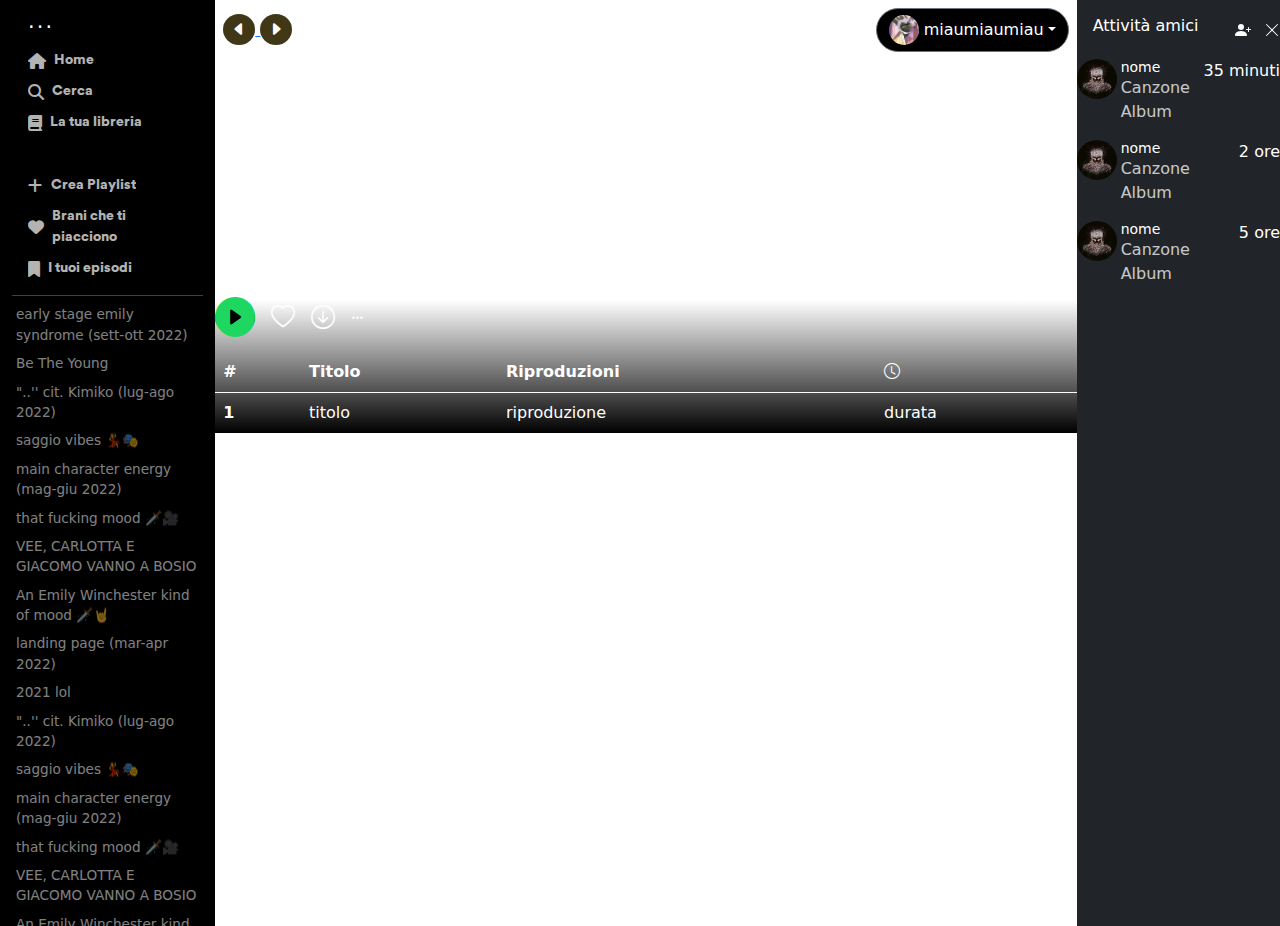
==== commit 7f85de7a: "Merge branch 'main' into Creation-Search-Mobile-Page" ====
--- a/album-page.html
+++ b/album-page.html
@@ -1,411 +1,484 @@
 <!DOCTYPE html>
 <html lang="en">
-  <head>
-    <meta charset="utf-8" />
-    <meta name="viewport" content="width=device-width, initial-scale=1" />
-    <title>Home page Spotify</title>
-    <link
-      href="https://cdn.jsdelivr.net/npm/bootstrap@5.3.3/dist/css/bootstrap.min.css"
-      rel="stylesheet"
-      integrity="sha384-QWTKZyjpPEjISv5WaRU9OFeRpok6YctnYmDr5pNlyT2bRjXh0JMhjY6hW+ALEwIH"
-      crossorigin="anonymous"
-    />
-    <link
-      rel="stylesheet"
-      href="https://cdn.jsdelivr.net/npm/bootstrap-icons@1.11.3/font/bootstrap-icons.min.css"
-    />
-
-
-    <link
-    rel="stylesheet"
-    href="https://cdnjs.cloudflare.com/ajax/libs/font-awesome/6.6.0/css/all.min.css"
-  />
-    <link rel="stylesheet" href="./assets/css/album-page.css">
-
-
-  </head>
-  <style>
-    .custom-transparent {
-      background-color: transparent !important; /* Sfondo trasparente per l'intera tabella */
-      border: none !important; /* Rimuovi i bordi della tabella */
-      color: white !important; /* Cambia il colore del testo in bianco */
-    }
-
-    .custom-transparent thead th,
-    .custom-transparent tbody td,
-    .custom-transparent tbody th {
-      background-color: transparent !important; /* Sfondo trasparente per celle di intestazione e corpo */
-      border: none !important; /* Rimuovi i bordi dalle celle */
-      color: white !important; /* Cambia il colore del testo in bianco */
-    }
-
-    .custom-transparent tbody tr {
-      background-color: transparent !important; /* Sfondo trasparente per le righe */
-    }
-    .custom-transparent thead th {
-      border-bottom: 1px solid white !important; /* Bordo bianco sotto la riga del titolo */
-    }
-  </style>
-  <body class="text-white">
-    <main>
-      <div class="container-fluid">
-        <div class="row p-0 p-md-0">
-
-          <div class="col-2 col-lg-2 bg-black d-none d-lg-block" id="ColLeft" style="padding-left: 0;">
-            <!-- Main Navigation -->
-            <div class="nav-section mt-0 p-3" >
-              <div class="container-fluid text-white p-0" >
-                <p class="m-0" id="dots">...</p>
-                  <ul class="pt-2 mt-3" id="UlHome">
-                    <li id="LiHome">
-                      <i class="fas fa-home fs-6"></i> <!-- Icona Home -->
-                      <span>Home</span>
-                    </li>
-                    <li id="LiHome">
-                      <i class="fas fa-search fs-6"></i> <!-- Icona Cerca -->
-                      <span>Cerca</span>
-                    </li>
-                    <li id="LiHome">
-                      <i class="fas fa-book fs-6"></i> <!-- Icona Libreria -->
-                      <span>La tua libreria</span>
-                    </li>
-                  </ul>
-              </div>
-            </div>
-
-            <div class="p-3 pb-0">
-              <ul class="text-white" id="UlHome">
-                <li id="LiHome">
-                  <i class="fas fa-plus fs-6"></i> <!-- Icona Home -->
-                  <span>Crea Playlist</span>
-                </li>
-                <li id="LiHome">
-                  <i class="fas fa-heart fs-6"></i> <!-- Icona Cerca -->
-                  <span>Brani che ti piacciono</span>
-                </li>
-                <li id="LiHome">
-                  <i class="fas fa-bookmark fs-6"></i> <!-- Icona Libreria -->
-                  <span>I tuoi episodi</span>
-                </li>
-              </ul>
-
-            </div>
-
-            <hr class="text-white mb-0">
-      
-            <div class="playlist-section p-1">
-              <ul class="list-unstyled">
-                <li class="playlist-item py-1">early stage emily syndrome (sett-ott 2022)</li>
-                <li class="playlist-item py-1">Be The Young</li>
-                <li class="playlist-item py-1">"..'' cit. Kimiko (lug-ago 2022)</li>
-                <li class="playlist-item py-1">saggio vibes 💃🎭</li>
-                <li class="playlist-item py-1">main character energy (mag-giu 2022)</li>
-                <li class="playlist-item py-1">that fucking mood 🗡️🎥</li>
-                <li class="playlist-item py-1">VEE, CARLOTTA E GIACOMO VANNO A BOSIO</li>
-                <li class="playlist-item py-1">An Emily Winchester kind of mood 🗡️🤘</li>
-                <li class="playlist-item py-1">landing page (mar-apr 2022)</li>
-                <li class="playlist-item py-1">2021 lol</li>
-                
-                <li class="playlist-item py-1">"..'' cit. Kimiko (lug-ago 2022)</li>
-                <li class="playlist-item py-1">saggio vibes 💃🎭</li>
-                <li class="playlist-item py-1">main character energy (mag-giu 2022)</li>
-                <li class="playlist-item py-1">that fucking mood 🗡️🎥</li>
-                <li class="playlist-item py-1">VEE, CARLOTTA E GIACOMO VANNO A BOSIO</li>
-                <li class="playlist-item py-1">An Emily Winchester kind of mood 🗡️🤘</li>
-                <li class="playlist-item py-1">landing page (mar-apr 2022)</li>
-                <li class="playlist-item py-1">2021 lol</li>
-                <li class="playlist-item py-1">"..'' cit. Kimiko (lug-ago 2022)</li>
-                <li class="playlist-item py-1">saggio vibes 💃🎭</li>
-                <li class="playlist-item py-1">main character energy (mag-giu 2022)</li>
-                <li class="playlist-item py-1">that fucking mood 🗡️🎥</li>
-                <li class="playlist-item py-1">VEE, CARLOTTA E GIACOMO VANNO A BOSIO</li>
-                <li class="playlist-item py-1">An Emily Winchester kind of mood 🗡️🤘</li>
-                <li class="playlist-item py-1">landing page (mar-apr 2022)</li>
-                <li class="playlist-item py-1">2021 lol</li>
-              </ul>
-            </div>
-
-          </div>
-          <div class="col-12 col-lg-8 text-center">
-            <section>
-              <!--freccette e dropdown utente-->
-              <section class="d-flex justify-content-between align-items-center">
-                <div>
-                  <a href="#"><i class="bi bi-caret-left-fill"></i></a>
-                  <a href="#"><i class="bi bi-caret-right-fill"></i></a>
-                </div>
-                <div class="dropdown d-flex">
-                  <button
-                    class="btn btn-secondary rounded-5 bg-black"
-                    type="button"
-                    data-bs-toggle="dropdown"
-                    aria-expanded="false"
-                  >
-                    <div class="d-flex align-items-center">
-                      <img
-                        src="./assets/imgs/profileimg/image-k7pAqHL.webp"
-                        alt="profileimg"
-                        style="width: 30px; height: 30px; margin-right: 5px"
-                        class="rounded-5"
-                      />
-                      <p class="mb-0 dropdown dropdown-toggle">miaumiaumiau</p>
-                    </div>
-                  </button>
-                  <ul class="dropdown-menu">
-                    <li><a class="dropdown-item" href="#">Action</a></li>
-                    <li>
-                      <a class="dropdown-item" href="#">Another action</a>
-                    </li>
-                    <li>
-                      <a class="dropdown-item" href="#">Something else here</a>
-                    </li>
-                  </ul>
-                </div>
-              </section>
-              <!--sezione con immagine dell'album-->
-              <section class="mt-3 h-auto d-flex align-items-center">
-                <div id="containerino"></div>
-                <div class="d-flex flex-column">
-                  <p class="m-0 mt-5">album</p>
-                  <h1>gioventù bruciata</h1>
-                  <p class="mt-5">pinguini tattici nucleari</p>
-                </div>
-              </section>
-            </section>
-            <section
-              style="
-                background: linear-gradient(
-                  to bottom,
-                  rgba(255, 0, 0, 0) 0%,
-                  rgb(0, 0, 0) 100%
-                );
-              "
-            >
-              <section class="my-3 d-flex align-items-center gap-3">
-                <i class="bi bi-play-circle-fill" style="font-size: 3em"></i>
-                <i class="bi bi-heart" style="font-size: 2em"></i>
-                <i class="bi bi-arrow-down-circle" style="font-size: 2em"></i>
-                <i class="bi bi-three-dots"></i>
-              </section>
-              <section>
-                <table class="table custom-transparent">
-                  <thead>
-                    <tr>
-                      <th scope="col">#</th>
-                      <th scope="col">Titolo</th>
-                      <th scope="col">Riproduzioni</th>
-                      <th scope="col"><i class="bi bi-clock"></i></th>
-                    </tr>
-                  </thead>
-
-                  <tbody>
-                    <tr>
-                      <th scope="row">1</th>
-                      <td>Mark</td>
-                      <td>Otto</td>
-                      <td>@mdo</td>
-                    </tr>
-                    <tr>
-                      <th scope="row">2</th>
-                      <td>Jacob</td>
-                      <td>Thornton</td>
-                      <td>@fat</td>
-                    </tr>
-                    <tr>
-                      <th scope="row">3</th>
-                      <td colspan="2">Larry the Bird</td>
-                      <td>@twitter</td>
-                    </tr>
-                    <tr>
-                      <th scope="row">3</th>
-                      <td colspan="2">Larry the Bird</td>
-                      <td>@twitter</td>
-                    </tr>
-                    <tr>
-                      <th scope="row">3</th>
-                      <td colspan="2">Larry the Bird</td>
-                      <td>@twitter</td>
-                    </tr>
-                    <tr>
-                      <th scope="row">3</th>
-                      <td colspan="2">Larry the Bird</td>
-                      <td>@twitter</td>
-                    </tr>
-                    <tr>
-                      <th scope="row">3</th>
-                      <td colspan="2">Larry the Bird</td>
-                      <td>@twitter</td>
-                    </tr>
-                    <tr>
-                      <th scope="row">3</th>
-                      <td colspan="2">Larry the Bird</td>
-                      <td>@twitter</td>
-                    </tr>
-                    <tr>
-                      <th scope="row">3</th>
-                      <td colspan="2">Larry the Bird</td>
-                      <td>@twitter</td>
-                    </tr>
-                    <tr>
-                      <th scope="row">3</th>
-                      <td colspan="2">Larry the Bird</td>
-                      <td>@twitter</td>
-                    </tr>
-                    <tr>
-                      <th scope="row">3</th>
-                      <td colspan="2">Larry the Bird</td>
-                      <td>@twitter</td>
-                    </tr>
-                  </tbody>
-                </table>
-              </section>
-            </section>
-          </div>
-          <div class="col-3 col-lg-2 bg-dark text-white d-none d-lg-block ps-0">
-
-            <div class="d-flex justify-content-between" id="DivAttivitàAmici">
-              <h6>Attività amici</h6>
-              <div id="DivIcons" style="display: flex; align-items: center; justify-content: space-between; overflow: visible;">
-                <svg id="SVG" xmlns="http://www.w3.org/2000/svg" width="16" height="16" fill="currentColor" class="bi bi-person-plus-fill" viewBox="0 0 16 16">
-                  <path d="M1 14s-1 0-1-1 1-4 6-4 6 3 6 4-1 1-1 1zm5-6a3 3 0 1 0 0-6 3 3 0 0 0 0 6"/>
-                  <path fill-rule="evenodd" d="M13.5 5a.5.5 0 0 1 .5.5V7h1.5a.5.5 0 0 1 0 1H14v1.5a.5.5 0 0 1-1 0V8h-1.5a.5.5 0 0 1 0-1H13V5.5a.5.5 0 0 1 .5-.5"/>
-                </svg>
-                
-                <svg xmlns="http://www.w3.org/2000/svg" width="16" height="16" fill="currentColor" class="bi bi-x-lg" viewBox="0 0 16 16">
-                  <path d="M2.146 2.854a.5.5 0 1 1 .708-.708L8 7.293l5.146-5.147a.5.5 0 0 1 .708.708L8.707 8l5.147 5.146a.5.5 0 0 1-.708.708L8 8.707l-5.146 5.147a.5.5 0 0 1-.708-.708L7.293 8z"/>
-                </svg>
-                
-              </div>
-            </div>
-            <div class="d-flex justify-content-between mt-3">
-              <div class="d-flex">
-                <img
-                  class="rounded-circle object-fit-cover"
-                  src="./assets/imgs/main/image-1.jpg"
-                  alt="profile picture"
-                  style="width: 40px; height: 40px"
-                />
-                <div class="ms-1">
-                  <h6 class="m-0 small">nome</h6>
-                  <p class="m-0 small-text">
-                    <a
-                      href="./artista.html"
-                      class="link-ligth link-underline-opacity-0 link-underline-light text-white opacity-75 link-underline-opacity-100-hover"
-                      >Canzone</a
-                    >
-                  </p>
-                  <p class="m-0 small-text">
-                    <a
-                      href="./album.html"
-                      class="link-ligth link-underline-opacity-0 link-underline-light text-white opacity-75 link-underline-opacity-100-hover"
-                      >Album</a
-                    >
-                  </p>
-                </div>
-              </div>
-              <div>
-                <p class="small-text">35 minuti</p>
-              </div>
-            </div>
-            <div class="d-flex justify-content-between mt-3">
-              <div class="d-flex">
-                <img
-                  class="rounded-circle object-fit-cover"
-                  src="./assets/imgs/main/image-1.jpg"
-                  alt="profile picture"
-                  style="width: 40px; height: 40px"
-                />
-                <div class="ms-1">
-                  <h6 class="m-0 small">nome</h6>
-                  <p class="m-0 small-text">
-                    <a
-                      href="./artista.html"
-                      class="link-ligth link-underline-opacity-0 link-underline-light text-white opacity-75 link-underline-opacity-100-hover"
-                      >Canzone</a
-                    >
-                  </p>
-                  <p class="m-0 small-text">
-                    <a
-                      href="./album.html"
-                      class="link-ligth link-underline-opacity-0 link-underline-light text-white opacity-75 link-underline-opacity-100-hover"
-                      >Album</a
-                    >
-                  </p>
-                </div>
-              </div>
-              <div>
-                <p class="small-text">2 ore</p>
-              </div>
-            </div>
-            <div class="d-flex justify-content-between mt-3">
-              <div class="d-flex">
-                <img
-                  class="rounded-circle object-fit-cover"
-                  src="./assets/imgs/main/image-1.jpg"
-                  alt="profile picture"
-                  style="width: 40px; height: 40px"
-                />
-                <div class="ms-1">
-                  <h6 class="m-0 small">nome</h6>
-                  <p class="m-0 small-text">
-                    <a
-                      href="./artista.html"
-                      class="link-ligth link-underline-opacity-0 link-underline-light text-white opacity-75 link-underline-opacity-100-hover"
-                      >Canzone</a
-                    >
-                  </p>
-                  <p class="m-0 small-text">
-                    <a
-                      href="./album.html"
-                      class="link-ligth link-underline-opacity-0 link-underline-light text-white opacity-75 link-underline-opacity-100-hover"
-                      >Album</a
-                    >
-                  </p>
-                </div>
-              </div>
-              <div>
-                <p class="small-text">5 ore</p>
-              </div>
-            </div>
-          </div>
-        </div>
-      </div>
-
-
-      <div id="StickyButtons" class="d-block d-lg-none text-white p-3" style="position: fixed; bottom: 0; width: 100%; text-align: center; background-color: rgba(0, 0, 0, 0.8); padding: 0; font-size: 10px;   font-family: 'Spotify Circular', sans-serif;">
-        <div class="container-fluid">
-          <div class="row justify-content-evenly align-items-center" style="margin: 0;">
-            <!-- Primo bottone -->
-            <div class="col-auto text-center">
-              <button class="btn" style="background: none; border: none; color: white;">
-                <i class="fas fa-home fs-4 opacity-75 " FixedText></i>
-              </button>
-              <p class="mt-1 mb-0 text-white" id="FixedText">Home</p>
-            </div>
-            <!-- Secondo bottone -->
-            <div class="col-auto text-center">
-              <button class="btn" style="background: none; border: none; color: white;">
-                <i class="fas fa-search fs-4 opacity-75 " FixedText></i>
-              </button>
-              <p class="mt-1 mb-0 text-white" id="FixedText">Search</p>
-            </div>
-            <!-- Terzo bottone -->
-            <div class="col-auto text-center">
-              <button class="btn" style="background: none; border: none; color: white;">
-                <i class="fas fa-book fs-4 opacity-75 " FixedText></i>
-              </button>
-              <p class="mt-1 mb-0 text-white" id="FixedText">La tua Libreria</p>
-            </div>
-          </div>
-        </div>
-      </div>
-    </main>
-
-    <script
-      src="https://cdn.jsdelivr.net/npm/bootstrap@5.3.3/dist/js/bootstrap.bundle.min.js"
-      integrity="sha384-YvpcrYf0tY3lHB60NNkmXc5s9fDVZLESaAA55NDzOxhy9GkcIdslK1eN7N6jIeHz"
-      crossorigin="anonymous"
-    ></script>
-    <script src="./scripts/albnum-page.js"></script>
-  </body>
+	<head>
+		<meta charset="utf-8" />
+		<meta name="viewport" content="width=device-width, initial-scale=1" />
+		<title>Home page Spotify</title>
+		<link
+			href="https://cdn.jsdelivr.net/npm/bootstrap@5.3.3/dist/css/bootstrap.min.css"
+			rel="stylesheet"
+			integrity="sha384-QWTKZyjpPEjISv5WaRU9OFeRpok6YctnYmDr5pNlyT2bRjXh0JMhjY6hW+ALEwIH"
+			crossorigin="anonymous"
+		/>
+		<link
+			rel="stylesheet"
+			href="https://cdn.jsdelivr.net/npm/bootstrap-icons@1.11.3/font/bootstrap-icons.min.css"
+		/>
+
+		<link
+			rel="stylesheet"
+			href="https://cdnjs.cloudflare.com/ajax/libs/font-awesome/6.6.0/css/all.min.css"
+		/>
+		<link rel="stylesheet" href="./assets/css/album-page.css" />
+	</head>
+	<style>
+		.custom-transparent {
+			background-color: transparent !important; /* Sfondo trasparente per l'intera tabella */
+			border: none !important; /* Rimuovi i bordi della tabella */
+			color: white !important; /* Cambia il colore del testo in bianco */
+		}
+
+		.custom-transparent thead th,
+		.custom-transparent tbody td,
+		.custom-transparent tbody th {
+			background-color: transparent !important; /* Sfondo trasparente per celle di intestazione e corpo */
+			border: none !important; /* Rimuovi i bordi dalle celle */
+			color: white !important; /* Cambia il colore del testo in bianco */
+		}
+
+		.custom-transparent tbody tr {
+			background-color: transparent !important; /* Sfondo trasparente per le righe */
+		}
+		.custom-transparent thead th {
+			border-bottom: 1px solid white !important; /* Bordo bianco sotto la riga del titolo */
+		}
+	</style>
+	<body class="text-white overflow-hidden">
+		<main>
+			<div class="container-fluid m-0 p-0">
+				<div class="row p-0 p-md-0 ms-0">
+					<div class="col col-2 bg-black d-none d-md-block">
+						<!-- Main Navigation -->
+						<div class="nav-section mt-0 p-3">
+							<div class="container-fluid text-white p-0">
+								<p class="m-0" id="dots">...</p>
+								<ul class="pt-2 mt-3" id="UlHome">
+									<li id="LiHome">
+										<i class="fas fa-home fs-6"></i>
+										<!-- Icona Home -->
+										<span>Home</span>
+									</li>
+									<li id="LiHome">
+										<i class="fas fa-search fs-6"></i>
+										<!-- Icona Cerca -->
+										<span>Cerca</span>
+									</li>
+									<li id="LiHome">
+										<i class="fas fa-book fs-6"></i>
+										<!-- Icona Libreria -->
+										<span>La tua libreria</span>
+									</li>
+								</ul>
+							</div>
+						</div>
+
+						<div class="p-3 pb-0">
+							<ul class="text-white" id="UlHome">
+								<li id="LiHome">
+									<i class="fas fa-plus fs-6"></i>
+									<!-- Icona Home -->
+									<span>Crea Playlist</span>
+								</li>
+								<li id="LiHome">
+									<i class="fas fa-heart fs-6"></i>
+									<!-- Icona Cerca -->
+									<span>Brani che ti piacciono</span>
+								</li>
+								<li id="LiHome">
+									<i class="fas fa-bookmark fs-6"></i>
+									<!-- Icona Libreria -->
+									<span>I tuoi episodi</span>
+								</li>
+							</ul>
+						</div>
+
+						<hr class="text-white mb-0" />
+
+						<div class="playlist-section p-1">
+							<ul class="list-unstyled">
+								<li class="playlist-item py-1">
+									early stage emily syndrome (sett-ott 2022)
+								</li>
+								<li class="playlist-item py-1">Be The Young</li>
+								<li class="playlist-item py-1">
+									"..'' cit. Kimiko (lug-ago 2022)
+								</li>
+								<li class="playlist-item py-1">saggio vibes 💃🎭</li>
+								<li class="playlist-item py-1">
+									main character energy (mag-giu 2022)
+								</li>
+								<li class="playlist-item py-1">that fucking mood 🗡️🎥</li>
+								<li class="playlist-item py-1">
+									VEE, CARLOTTA E GIACOMO VANNO A BOSIO
+								</li>
+								<li class="playlist-item py-1">
+									An Emily Winchester kind of mood 🗡️🤘
+								</li>
+								<li class="playlist-item py-1">landing page (mar-apr 2022)</li>
+								<li class="playlist-item py-1">2021 lol</li>
+
+								<li class="playlist-item py-1">
+									"..'' cit. Kimiko (lug-ago 2022)
+								</li>
+								<li class="playlist-item py-1">saggio vibes 💃🎭</li>
+								<li class="playlist-item py-1">
+									main character energy (mag-giu 2022)
+								</li>
+								<li class="playlist-item py-1">that fucking mood 🗡️🎥</li>
+								<li class="playlist-item py-1">
+									VEE, CARLOTTA E GIACOMO VANNO A BOSIO
+								</li>
+								<li class="playlist-item py-1">
+									An Emily Winchester kind of mood 🗡️🤘
+								</li>
+								<li class="playlist-item py-1">landing page (mar-apr 2022)</li>
+								<li class="playlist-item py-1">2021 lol</li>
+								<li class="playlist-item py-1">
+									"..'' cit. Kimiko (lug-ago 2022)
+								</li>
+								<li class="playlist-item py-1">saggio vibes 💃🎭</li>
+								<li class="playlist-item py-1">
+									main character energy (mag-giu 2022)
+								</li>
+								<li class="playlist-item py-1">that fucking mood 🗡️🎥</li>
+								<li class="playlist-item py-1">
+									VEE, CARLOTTA E GIACOMO VANNO A BOSIO
+								</li>
+								<li class="playlist-item py-1">
+									An Emily Winchester kind of mood 🗡️🤘
+								</li>
+								<li class="playlist-item py-1">landing page (mar-apr 2022)</li>
+								<li class="playlist-item py-1">2021 lol</li>
+							</ul>
+						</div>
+					</div>
+					<!-- sezione centrale -->
+					<div class="col col-8 p-0 mt-1">
+						<section>
+							<!--freccette e dropdown utente-->
+							<section
+								class="d-flex justify-content-between align-items-center mx-2 mt-1"
+							>
+								<div>
+									<a href="#">
+										<i
+											class="bi bi-caret-left-fill"
+											style="
+												background-color: #403716;
+												padding: 6px 8px;
+												color: white;
+												border-radius: 50%;
+											"
+										></i>
+									</a>
+									<a href="#">
+										<i
+											class="bi bi-caret-right-fill"
+											style="
+												background-color: #403716;
+												padding: 6px 8px;
+												color: white;
+												border-radius: 50%;
+											"
+										></i>
+									</a>
+								</div>
+								<div class="dropdown d-flex">
+									<button
+										class="btn btn-secondary rounded-5 bg-black"
+										type="button"
+										data-bs-toggle="dropdown"
+										aria-expanded="false"
+									>
+										<div class="d-flex align-items-center">
+											<img
+												src="./assets/imgs/profileimg/image-k7pAqHL.webp"
+												alt="profileimg"
+												style="width: 30px; height: 30px; margin-right: 5px"
+												class="rounded-5"
+											/>
+											<p class="mb-0 dropdown dropdown-toggle">miaumiaumiau</p>
+										</div>
+									</button>
+									<ul class="dropdown-menu">
+										<li><a class="dropdown-item" href="#">Action</a></li>
+										<li>
+											<a class="dropdown-item" href="#">Another action</a>
+										</li>
+										<li>
+											<a class="dropdown-item" href="#">Something else here</a>
+										</li>
+									</ul>
+								</div>
+							</section>
+							<!--sezione con immagine dell'album-->
+							<section class="mt-3 h-auto d-flex align-items-center">
+								<div id="containerino"></div>
+								<div class="d-flex flex-column">
+									<p class="m-0 mt-5">album</p>
+									<h1>titolo canzone</h1>
+									<p class="mt-5">artista</p>
+								</div>
+							</section>
+						</section>
+						<section
+							style="
+								background: linear-gradient(
+									to bottom,
+									rgba(255, 0, 0, 0) 0%,
+									rgb(0, 0, 0) 100%
+								);
+							"
+						>
+							<section class="my-3 d-flex align-items-center gap-3">
+								<div
+									style="
+										display: inline-flex;
+										justify-content: center;
+										align-items: center;
+										width: 2.5em;
+										height: 2em;
+										background-color: black;
+										border-radius: 50%;
+									"
+								>
+									<i
+										class="bi bi-play-circle-fill"
+										style="font-size: 2.5em; color: #1ed760"
+									></i>
+								</div>
+								<i class="bi bi-heart" style="font-size: 1.5em"></i>
+								<i class="bi bi-arrow-down-circle" style="font-size: 1.5em"></i>
+								<i class="bi bi-three-dots" style="font-size: 0.8em"></i>
+							</section>
+							<!-- tabella cazoni -->
+							<section>
+								<table class="table custom-transparent m-0">
+									<thead>
+										<tr>
+											<th scope="col">#</th>
+											<th scope="col">Titolo</th>
+											<th scope="col">Riproduzioni</th>
+											<th scope="col"><i class="bi bi-clock"></i></th>
+										</tr>
+									</thead>
+
+									<tbody>
+										<tr>
+											<th scope="row">1</th>
+											<td>titolo</td>
+											<td>riproduzione</td>
+											<td>durata</td>
+										</tr>
+									</tbody>
+								</table>
+							</section>
+						</section>
+					</div>
+					<!-- sezione attività amici -->
+					<div class="col col-2 text-white ps-0 bg-dark d-none d-md-block">
+						<div class="d-flex justify-content-between" id="DivAttivitàAmici">
+							<h6>Attività amici</h6>
+							<div
+								id="DivIcons"
+								style="
+									display: flex;
+									align-items: center;
+									justify-content: space-between;
+									overflow: visible;
+								"
+							>
+								<svg
+									id="SVG"
+									xmlns="http://www.w3.org/2000/svg"
+									width="16"
+									height="16"
+									fill="currentColor"
+									class="bi bi-person-plus-fill"
+									viewBox="0 0 16 16"
+								>
+									<path
+										d="M1 14s-1 0-1-1 1-4 6-4 6 3 6 4-1 1-1 1zm5-6a3 3 0 1 0 0-6 3 3 0 0 0 0 6"
+									/>
+									<path
+										fill-rule="evenodd"
+										d="M13.5 5a.5.5 0 0 1 .5.5V7h1.5a.5.5 0 0 1 0 1H14v1.5a.5.5 0 0 1-1 0V8h-1.5a.5.5 0 0 1 0-1H13V5.5a.5.5 0 0 1 .5-.5"
+									/>
+								</svg>
+
+								<svg
+									xmlns="http://www.w3.org/2000/svg"
+									width="16"
+									height="16"
+									fill="currentColor"
+									class="bi bi-x-lg"
+									viewBox="0 0 16 16"
+								>
+									<path
+										d="M2.146 2.854a.5.5 0 1 1 .708-.708L8 7.293l5.146-5.147a.5.5 0 0 1 .708.708L8.707 8l5.147 5.146a.5.5 0 0 1-.708.708L8 8.707l-5.146 5.147a.5.5 0 0 1-.708-.708L7.293 8z"
+									/>
+								</svg>
+							</div>
+						</div>
+						<div class="d-flex justify-content-between mt-3">
+							<div class="d-flex">
+								<img
+									class="rounded-circle object-fit-cover"
+									src="./assets/imgs/main/image-1.jpg"
+									alt="profile picture"
+									style="width: 40px; height: 40px"
+								/>
+								<div class="ms-1">
+									<h6 class="m-0 small">nome</h6>
+									<p class="m-0 small-text">
+										<a
+											href="./artista.html"
+											class="link-ligth link-underline-opacity-0 link-underline-light text-white opacity-75 link-underline-opacity-100-hover"
+										>
+											Canzone
+										</a>
+									</p>
+									<p class="m-0 small-text">
+										<a
+											href="./album.html"
+											class="link-ligth link-underline-opacity-0 link-underline-light text-white opacity-75 link-underline-opacity-100-hover"
+										>
+											Album
+										</a>
+									</p>
+								</div>
+							</div>
+							<div>
+								<p class="small-text">35 minuti</p>
+							</div>
+						</div>
+						<div class="d-flex justify-content-between mt-3">
+							<div class="d-flex">
+								<img
+									class="rounded-circle object-fit-cover"
+									src="./assets/imgs/main/image-1.jpg"
+									alt="profile picture"
+									style="width: 40px; height: 40px"
+								/>
+								<div class="ms-1">
+									<h6 class="m-0 small">nome</h6>
+									<p class="m-0 small-text">
+										<a
+											href="./artista.html"
+											class="link-ligth link-underline-opacity-0 link-underline-light text-white opacity-75 link-underline-opacity-100-hover"
+										>
+											Canzone
+										</a>
+									</p>
+									<p class="m-0 small-text">
+										<a
+											href="./album.html"
+											class="link-ligth link-underline-opacity-0 link-underline-light text-white opacity-75 link-underline-opacity-100-hover"
+										>
+											Album
+										</a>
+									</p>
+								</div>
+							</div>
+							<div>
+								<p class="small-text">2 ore</p>
+							</div>
+						</div>
+						<div class="d-flex justify-content-between mt-3">
+							<div class="d-flex">
+								<img
+									class="rounded-circle object-fit-cover"
+									src="./assets/imgs/main/image-1.jpg"
+									alt="profile picture"
+									style="width: 40px; height: 40px"
+								/>
+								<div class="ms-1">
+									<h6 class="m-0 small">nome</h6>
+									<p class="m-0 small-text">
+										<a
+											href="./artista.html"
+											class="link-ligth link-underline-opacity-0 link-underline-light text-white opacity-75 link-underline-opacity-100-hover"
+										>
+											Canzone
+										</a>
+									</p>
+									<p class="m-0 small-text">
+										<a
+											href="./album.html"
+											class="link-ligth link-underline-opacity-0 link-underline-light text-white opacity-75 link-underline-opacity-100-hover"
+										>
+											Album
+										</a>
+									</p>
+								</div>
+							</div>
+							<div>
+								<p class="small-text">5 ore</p>
+							</div>
+						</div>
+					</div>
+				</div>
+			</div>
+
+			<div
+				id="StickyButtons"
+				class="d-block d-lg-none text-white p-3"
+				style="
+					position: fixed;
+					bottom: 0;
+					width: 100%;
+					text-align: center;
+					background-color: rgba(0, 0, 0, 0.8);
+					padding: 0;
+					font-size: 10px;
+					font-family: 'Spotify Circular', sans-serif;
+				"
+			>
+				<div class="container-fluid">
+					<div
+						class="row justify-content-evenly align-items-center"
+						style="margin: 0"
+					>
+						<!-- Primo bottone -->
+						<div class="col-auto text-center">
+							<button
+								class="btn"
+								style="background: none; border: none; color: white"
+							>
+								<i class="fas fa-home fs-4 opacity-75" FixedText></i>
+							</button>
+							<p class="mt-1 mb-0 text-white" id="FixedText">Home</p>
+						</div>
+						<!-- Secondo bottone -->
+						<div class="col-auto text-center">
+							<button
+								class="btn"
+								style="background: none; border: none; color: white"
+							>
+								<i class="fas fa-search fs-4 opacity-75" FixedText></i>
+							</button>
+							<p class="mt-1 mb-0 text-white" id="FixedText">Search</p>
+						</div>
+						<!-- Terzo bottone -->
+						<div class="col-auto text-center">
+							<button
+								class="btn"
+								style="background: none; border: none; color: white"
+							>
+								<i class="fas fa-book fs-4 opacity-75" FixedText></i>
+							</button>
+							<p class="mt-1 mb-0 text-white" id="FixedText">La tua Libreria</p>
+						</div>
+					</div>
+				</div>
+			</div>
+		</main>
+
+		<script
+			src="https://cdn.jsdelivr.net/npm/bootstrap@5.3.3/dist/js/bootstrap.bundle.min.js"
+			integrity="sha384-YvpcrYf0tY3lHB60NNkmXc5s9fDVZLESaAA55NDzOxhy9GkcIdslK1eN7N6jIeHz"
+			crossorigin="anonymous"
+		></script>
+		<script src="./scripts/albnum-page.js"></script>
+	</body>
 </html>
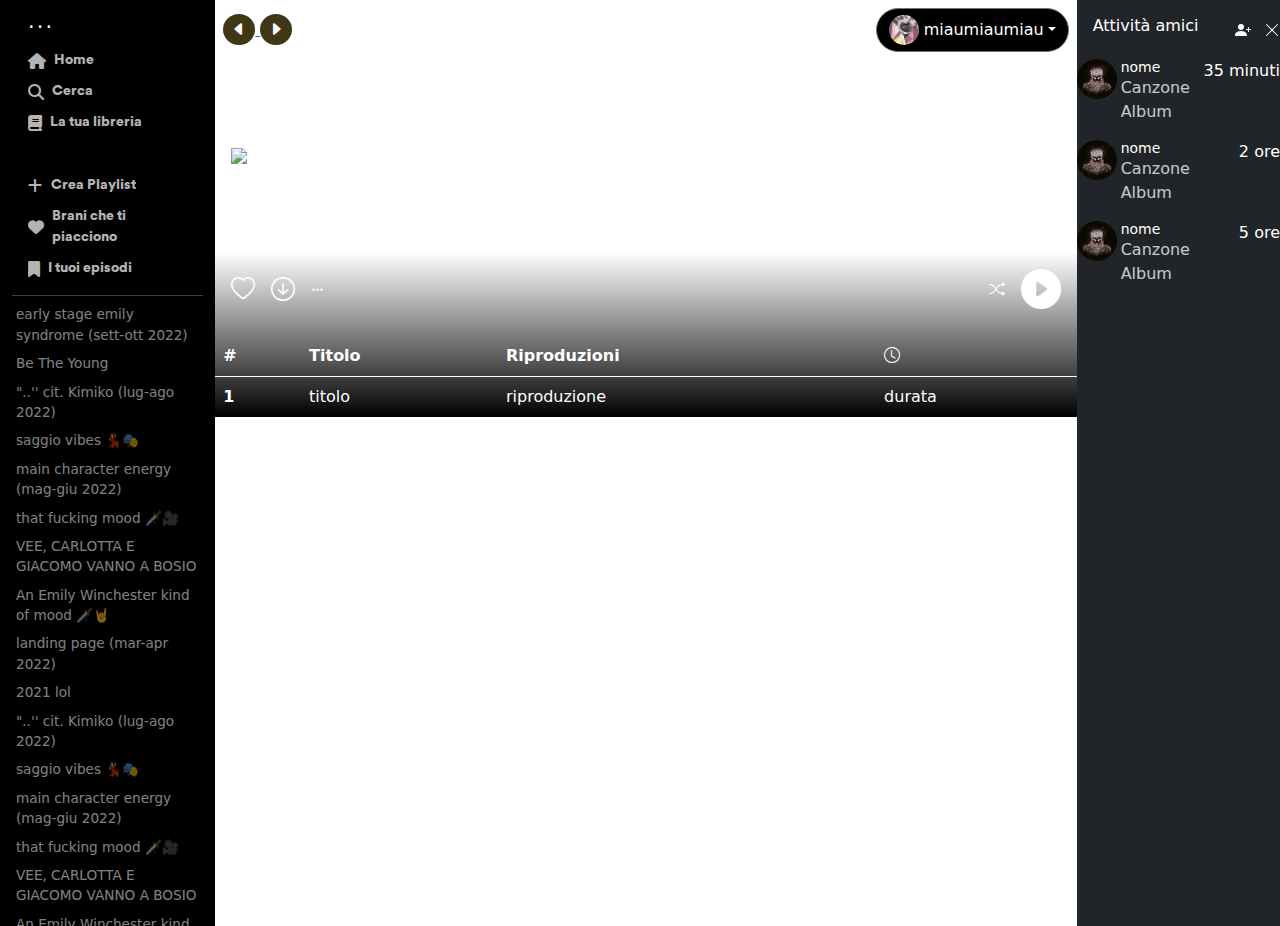
==== commit 6b39ea9d: "." ====
--- a/album-page.html
+++ b/album-page.html
@@ -153,11 +153,11 @@
 						</div>
 					</div>
 					<!-- sezione centrale -->
-					<div class="col col-8 p-0 mt-1">
+					<div class="col col-12 col-md-8 col p-0 mt-1">
 						<section>
 							<!--freccette e dropdown utente-->
 							<section
-								class="d-flex justify-content-between align-items-center mx-2 mt-1"
+								class="d-md-flex d-none justify-content-between align-items-center mx-2 mt-1"
 							>
 								<div>
 									<a href="#">
@@ -212,12 +212,22 @@
 								</div>
 							</section>
 							<!--sezione con immagine dell'album-->
-							<section class="mt-3 h-auto d-flex align-items-center">
-								<div id="containerino"></div>
-								<div class="d-flex flex-column">
+							<section
+								class="mt-3 h-auto d-flex flex-column flex-md-row align-items-md-center"
+							>
+								<div id="containerino" style="">
+									<img
+										src="https://marketplace.canva.com/EAFGShqU0C4/1/0/1600w/canva-bianco-nero-grunge-copertina-album-cd-rock-alternative-uD8U3UcM-Ns.jpg"
+										id="img"
+										crossorigin="anonymous"
+										style="width: 70%"
+										class="m-3"
+									/>
+								</div>
+								<div class="d-flex ms-3 flex-column">
 									<p class="m-0 mt-5">album</p>
 									<h1>titolo canzone</h1>
-									<p class="mt-5">artista</p>
+									<p class="mt-2">artista</p>
 								</div>
 							</section>
 						</section>
@@ -230,26 +240,24 @@
 								);
 							"
 						>
-							<section class="my-3 d-flex align-items-center gap-3">
-								<div
-									style="
-										display: inline-flex;
-										justify-content: center;
-										align-items: center;
-										width: 2.5em;
-										height: 2em;
-										background-color: black;
-										border-radius: 50%;
-									"
-								>
+							<section
+								class="my-2 ms-2 d-flex align-items-center justify-content-between"
+							>
+								<div class="d-flex align-items-center">
+									<i class="bi bi-heart p-2" style="font-size: 1.5em"></i>
 									<i
-										class="bi bi-play-circle-fill"
-										style="font-size: 2.5em; color: #1ed760"
+										class="bi bi-arrow-down-circle p-2"
+										style="font-size: 1.5em"
 									></i>
-								</div>
-								<i class="bi bi-heart" style="font-size: 1.5em"></i>
-								<i class="bi bi-arrow-down-circle" style="font-size: 1.5em"></i>
-								<i class="bi bi-three-dots" style="font-size: 0.8em"></i>
+									<i class="bi bi-three-dots p-2" style="font-size: 0.8em"></i>
+								</div>
+								<div class="d-flex align-items-center">
+									<i class="bi bi-shuffle p-2"></i>
+									<i
+										class="bi bi-play-circle-fill p-2 me-2"
+										style="font-size: 2.5em"
+									></i>
+								</div>
 							</section>
 							<!-- tabella cazoni -->
 							<section>
@@ -479,6 +487,6 @@
 			integrity="sha384-YvpcrYf0tY3lHB60NNkmXc5s9fDVZLESaAA55NDzOxhy9GkcIdslK1eN7N6jIeHz"
 			crossorigin="anonymous"
 		></script>
-		<script src="./scripts/albnum-page.js"></script>
+		<script></script>
 	</body>
 </html>
--- a/assets/css/album-page.css
+++ b/assets/css/album-page.css
@@ -1,4 +1,5 @@
 /*CSS PER LE COLONNE*/
+
 @font-face {
 	font-family: "Spotify Circular"; /* Nome che userai nel CSS */
 	src: url("./../fonts/CircularStd-Black.otf") format("opentype"); /* Percorso e formato del font */
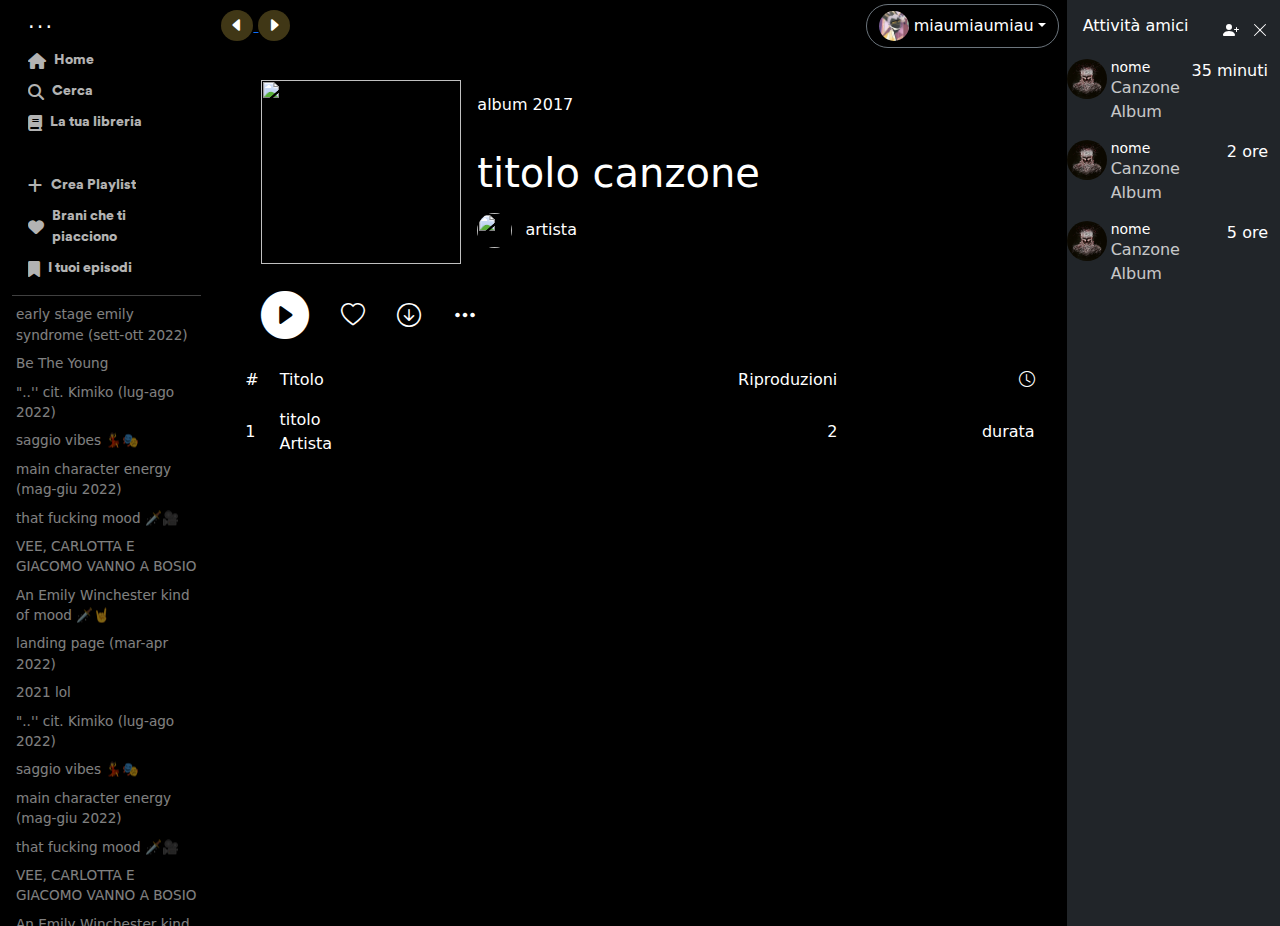
==== commit 5ac756a4: "finish" ====
--- a/album-page.html
+++ b/album-page.html
@@ -45,9 +45,9 @@
 	</style>
 	<body class="text-white overflow-hidden">
 		<main>
-			<div class="container-fluid m-0 p-0">
-				<div class="row p-0 p-md-0 ms-0">
-					<div class="col col-2 bg-black d-none d-md-block">
+			<div class="container-fluid">
+				<div class="row">
+					<div class="col col-2 bg-black d-none d-lg-block">
 						<!-- Main Navigation -->
 						<div class="nav-section mt-0 p-3">
 							<div class="container-fluid text-white p-0">
@@ -153,84 +153,100 @@
 						</div>
 					</div>
 					<!-- sezione centrale -->
-					<div class="col col-12 col-md-8 col p-0 mt-1">
-						<section>
-							<!--freccette e dropdown utente-->
-							<section
-								class="d-md-flex d-none justify-content-between align-items-center mx-2 mt-1"
-							>
-								<div>
-									<a href="#">
-										<i
-											class="bi bi-caret-left-fill"
-											style="
-												background-color: #403716;
-												padding: 6px 8px;
-												color: white;
-												border-radius: 50%;
-											"
-										></i>
-									</a>
-									<a href="#">
-										<i
-											class="bi bi-caret-right-fill"
-											style="
-												background-color: #403716;
-												padding: 6px 8px;
-												color: white;
-												border-radius: 50%;
-											"
-										></i>
-									</a>
-								</div>
-								<div class="dropdown d-flex">
-									<button
-										class="btn btn-secondary rounded-5 bg-black"
-										type="button"
-										data-bs-toggle="dropdown"
-										aria-expanded="false"
-									>
-										<div class="d-flex align-items-center">
-											<img
-												src="./assets/imgs/profileimg/image-k7pAqHL.webp"
-												alt="profileimg"
-												style="width: 30px; height: 30px; margin-right: 5px"
-												class="rounded-5"
-											/>
-											<p class="mb-0 dropdown dropdown-toggle">miaumiaumiau</p>
-										</div>
-									</button>
-									<ul class="dropdown-menu">
-										<li><a class="dropdown-item" href="#">Action</a></li>
-										<li>
-											<a class="dropdown-item" href="#">Another action</a>
-										</li>
-										<li>
-											<a class="dropdown-item" href="#">Something else here</a>
-										</li>
-									</ul>
-								</div>
-							</section>
-							<!--sezione con immagine dell'album-->
-							<section
-								class="mt-3 h-auto d-flex flex-column flex-md-row align-items-md-center"
-							>
-								<div id="containerino" style="">
-									<img
-										src="https://marketplace.canva.com/EAFGShqU0C4/1/0/1600w/canva-bianco-nero-grunge-copertina-album-cd-rock-alternative-uD8U3UcM-Ns.jpg"
-										id="img"
-										crossorigin="anonymous"
-										style="width: 70%"
-										class="m-3"
-									/>
-								</div>
-								<div class="d-flex ms-3 flex-column">
-									<p class="m-0 mt-5">album</p>
-									<h1>titolo canzone</h1>
-									<p class="mt-2">artista</p>
-								</div>
-							</section>
+					<div class="col col-12 col-lg-8 col p-0 bg-black">
+						<!--freccette e dropdown utente-->
+						<section
+							class="d-md-flex d-none justify-content-between align-items-center mx-2 mt-1"
+						>
+							<div>
+								<a href="#">
+									<i
+										class="bi bi-caret-left-fill"
+										style="
+											background-color: #403716;
+											padding: 6px 8px;
+											color: white;
+											border-radius: 50%;
+										"
+									></i>
+								</a>
+								<a href="#">
+									<i
+										class="bi bi-caret-right-fill"
+										style="
+											background-color: #403716;
+											padding: 6px 8px;
+											color: white;
+											border-radius: 50%;
+										"
+									></i>
+								</a>
+							</div>
+							<div class="dropdown d-flex">
+								<button
+									class="btn btn-secondary rounded-5 bg-black"
+									type="button"
+									data-bs-toggle="dropdown"
+									aria-expanded="false"
+								>
+									<div class="d-flex align-items-center">
+										<img
+											src="./assets/imgs/profileimg/image-k7pAqHL.webp"
+											alt="profileimg"
+											style="width: 30px; height: 30px; margin-right: 5px"
+											class="rounded-5"
+										/>
+										<p class="mb-0 dropdown dropdown-toggle">miaumiaumiau</p>
+									</div>
+								</button>
+								<ul class="dropdown-menu">
+									<li><a class="dropdown-item" href="#">Action</a></li>
+									<li>
+										<a class="dropdown-item" href="#">Another action</a>
+									</li>
+									<li>
+										<a class="dropdown-item" href="#">Something else here</a>
+									</li>
+								</ul>
+							</div>
 						</section>
+						<!--sezione con immagine dell'album -->
+						<section
+							class="mt-3 h-auto d-flex flex-column flex-md-row justify-content-md-start ps-md-5 justify-content-lg-start"
+						>
+							<div
+								id="containerino"
+								class="d-flex justify-content-center pt-3 mx-auto mx-md-0"
+							>
+								<img
+									src="https://marketplace.canva.com/EAFGShqU0C4/1/0/1600w/canva-bianco-nero-grunge-copertina-album-cd-rock-alternative-uD8U3UcM-Ns.jpg"
+									id="img"
+									crossorigin="anonymous"
+									width="100%"
+									height="100%"
+								/>
+							</div>
+							<div
+								class="d-flex ms-1 ps-1 ms-sm-3 ps-sm-4 ps-md-2 ms-md-2 flex-column flex-grow-1 justify-content-center justify-content-lg-end"
+							>
+								<h1 class="mt-3 order-md-1">titolo canzone</h1>
+								<p class="mt-2 order-md-2">
+									<span>
+										<img
+											src="https://marketplace.canva.com/EAFGShqU0C4/1/0/1600w/canva-bianco-nero-grunge-copertina-album-cd-rock-alternative-uD8U3UcM-Ns.jpg"
+											id="img"
+											crossorigin="anonymous"
+											width="35px"
+											height="35px"
+											class="rounded-circle me-2"
+										/>
+									</span>
+									artista
+								</p>
+								<p class="m-0 mb-3">album 2017</p>
+							</div>
+						</section>
+						<!--     con gradiente -->
 						<section
 							style="
 								background: linear-gradient(
@@ -241,50 +257,66 @@
 							"
 						>
 							<section
-								class="my-2 ms-2 d-flex align-items-center justify-content-between"
-							>
-								<div class="d-flex align-items-center">
-									<i class="bi bi-heart p-2" style="font-size: 1.5em"></i>
+								class="icone d-flex mx-1 px-1 mx-sm-3 px-sm-3 py-md-3 align-items-center justify-content-between justify-content-lg-start"
+							>
+								<div class="d-flex align-items-center order-lg-1">
+									<i class="bi bi-heart px-2 px-md-4 px-lg-3 order-lg-1"></i>
 									<i
-										class="bi bi-arrow-down-circle p-2"
-										style="font-size: 1.5em"
+										class="bi bi-arrow-down-circle px-2 px-md-4 px-lg-3 order-lg-2"
 									></i>
-									<i class="bi bi-three-dots p-2" style="font-size: 0.8em"></i>
-								</div>
-								<div class="d-flex align-items-center">
-									<i class="bi bi-shuffle p-2"></i>
 									<i
-										class="bi bi-play-circle-fill p-2 me-2"
-										style="font-size: 2.5em"
+										class="bi bi-three-dots d-none d-lg-block px-2 px-md-4 px-lg-3 order-lg-2"
 									></i>
+									<i
+										class="bi bi-three-dots-vertical d-lg-none px-2 px-md-4 px-lg-3 order-lg-2"
+									></i>
+								</div>
+								<div class="d-flex align-items-center order-lg-0">
+									<i class="bi bi-shuffle px-2 px-md-4 px-lg-3 d-lg-none"></i>
+									<i class="bi bi-play-circle-fill px-2 px-md-4 px-lg-3"></i>
 								</div>
 							</section>
 							<!-- tabella cazoni -->
-							<section>
-								<table class="table custom-transparent m-0">
-									<thead>
-										<tr>
-											<th scope="col">#</th>
-											<th scope="col">Titolo</th>
-											<th scope="col">Riproduzioni</th>
-											<th scope="col"><i class="bi bi-clock"></i></th>
-										</tr>
-									</thead>
-
-									<tbody>
-										<tr>
-											<th scope="row">1</th>
-											<td>titolo</td>
-											<td>riproduzione</td>
-											<td>durata</td>
-										</tr>
-									</tbody>
-								</table>
+							<section
+								class="d-flex flex-column mx-1 px-1 mx-sm-3 px-sm-4 px-md-3 mx-md-3"
+							>
+								<div class="d-none d-lg-flex justify-content-between">
+									<div class="w-50">
+										<span class="pe-3">#</span>
+										<span>Titolo</span>
+									</div>
+									<span class="w-25 text-end">Riproduzioni</span>
+									<span class="w-25 text-end"><i class="bi bi-clock"></i></span>
+								</div>
+
+								<div
+									class="d-flex py-3 justify-content-between align-items-center"
+								>
+									<div class="d-flex align-items-center w-50">
+										<span class="pe-3 d-none d-lg-inline-block">1</span>
+										<div
+											class="d-flex flex-column ps-2 justify-content-start align-items-start spans-4"
+										>
+											<span>titolo</span>
+											<span>Artista</span>
+										</div>
+									</div>
+									<span class="w-25 text-end d-none d-lg-inline-block">2</span>
+
+									<span class="w-25 text-end d-none d-lg-inline-block">
+										durata
+									</span>
+									<span class="w-25 text-end d-lg-none fs-3">
+										<i
+											class="bi bi-three-dots-vertical px-2 px-md-4 px-lg-3 order-lg-2"
+										></i>
+									</span>
+								</div>
 							</section>
 						</section>
 					</div>
 					<!-- sezione attività amici -->
-					<div class="col col-2 text-white ps-0 bg-dark d-none d-md-block">
+					<div class="col col-2 text-white ps-0 bg-dark d-none d-lg-block">
 						<div class="d-flex justify-content-between" id="DivAttivitàAmici">
 							<h6>Attività amici</h6>
 							<div
--- a/assets/css/album-page.css
+++ b/assets/css/album-page.css
@@ -79,7 +79,63 @@
 
 /*FINE SEZIONE COLONNA SINISTRA*/
 
-/********************************************************************************************************************************************/
+/* inizio colonna centrale***************************************************/
+#containerino {
+	width: 50%;
+}
+@media screen and (min-width: 768px) {
+	#containerino {
+		width: 40%;
+		height: 40%;
+	}
+}
+@media screen and (min-width: 992px) {
+	#containerino {
+		width: 200px;
+		height: 200px;
+	}
+}
+
+.icone {
+	font-size: 1rem;
+}
+.bi-play-circle-fill {
+	font-size: 1.4rem;
+}
+
+@media screen and (min-width: 440px) {
+	.icone {
+		font-size: 1.4rem;
+	}
+	.bi-play-circle-fill {
+		font-size: 2.1rem;
+	}
+}
+@media screen and (min-width: 678px) {
+	.icone {
+		font-size: 1.8rem;
+	}
+	.bi-play-circle-fill {
+		font-size: 2.5rem;
+	}
+}
+@media screen and (min-width: 768px) {
+	.icone {
+		font-size: 2.1rem;
+	}
+	.bi-play-circle-fill {
+		font-size: 3.4rem;
+	}
+}
+@media screen and (min-width: 992px) {
+	.icone {
+		font-size: 1.5rem;
+	}
+	.bi-play-circle-fill {
+		font-size: 3rem;
+	}
+}
+/* finito colonna centrale */
 
 /*INIZIO COLONNA DESTRA*/
 #DivAttivitàAmici {
